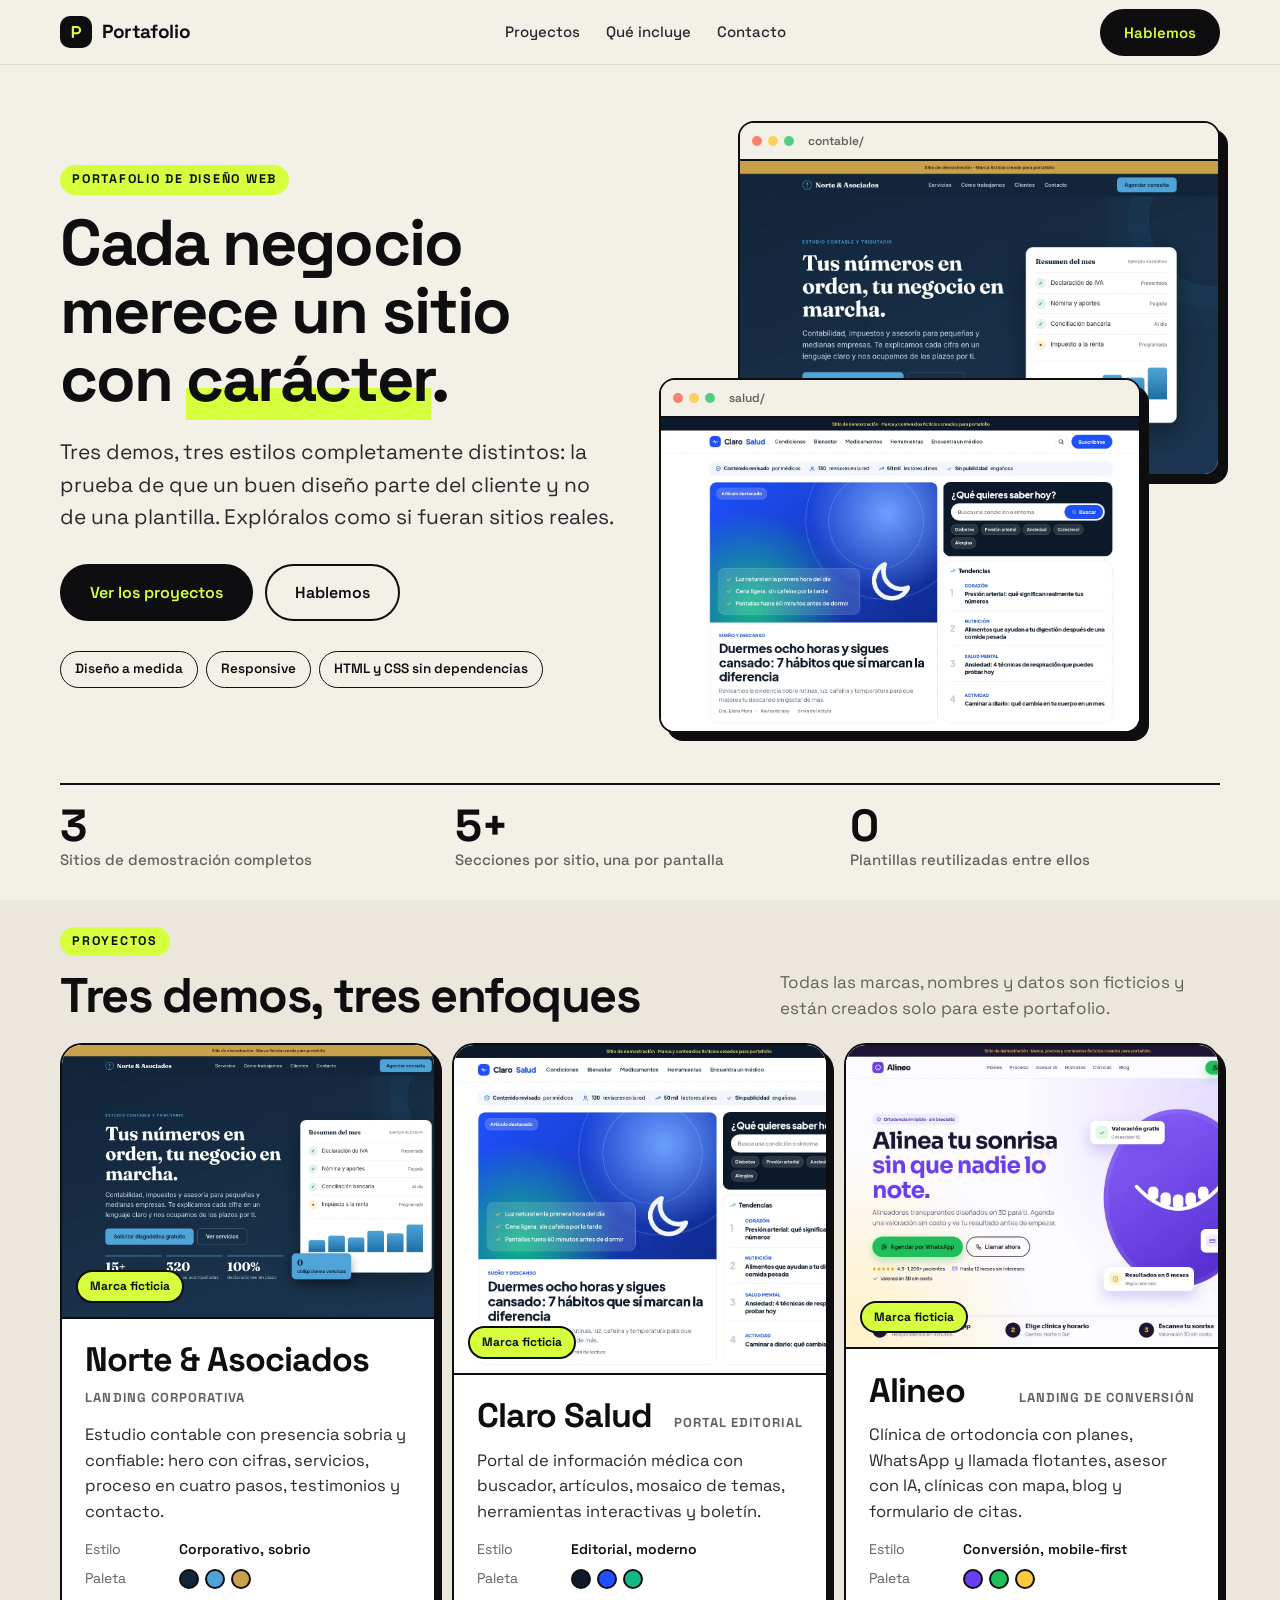
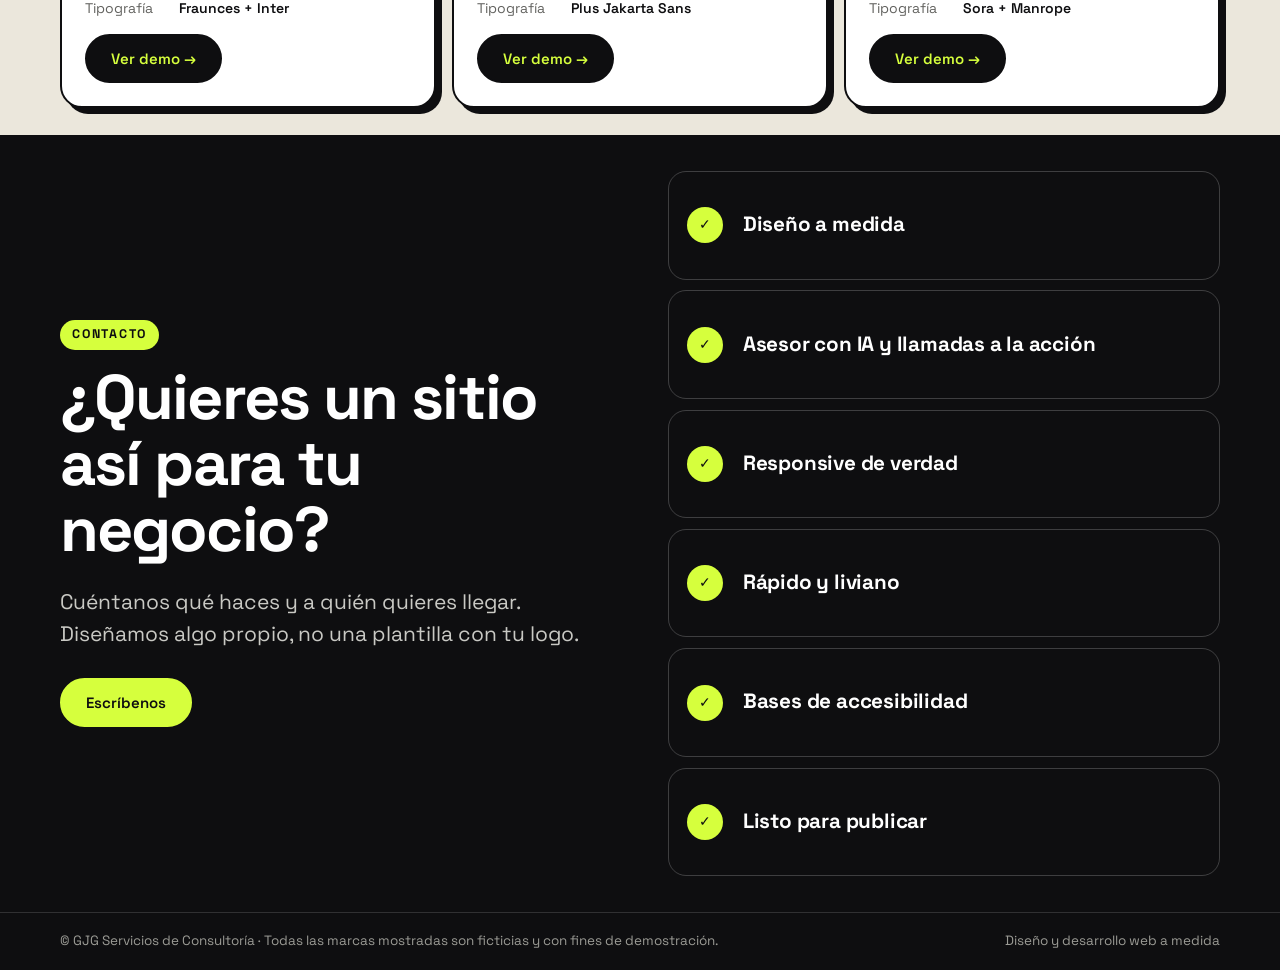
==== index.html @ 538cb9d0 "chore: set contact email and studio name on home page" ====
<!DOCTYPE html>
<html lang="es">
<head>
<meta charset="utf-8">
<meta name="viewport" content="width=device-width, initial-scale=1">
<title>Portafolio | Demos de diseño web</title>
<meta name="description" content="Portafolio de sitios web de demostración: un estudio contable, un portal de salud y una landing de conversión con asesor de IA, con marcas ficticias.">
<meta property="og:title" content="Portafolio | Demos de diseño web">
<meta property="og:description" content="Tres sitios de demostración con estilos distintos: contable, portal de salud y landing de conversión con IA.">
<meta property="og:image" content="assets/salud.webp">
<link rel="icon" type="image/svg+xml" href="data:image/svg+xml,%3Csvg xmlns='http://www.w3.org/2000/svg' viewBox='0 0 64 64'%3E%3Crect width='64' height='64' rx='16' fill='%230e0e10'/%3E%3Cpath d='M22 48V16h13a10 10 0 010 20H22' fill='none' stroke='%23d6ff3d' stroke-width='6' stroke-linecap='round' stroke-linejoin='round'/%3E%3C/svg%3E">
<meta name="theme-color" content="#0e0e10">
<link rel="preconnect" href="https://fonts.googleapis.com">
<link rel="preconnect" href="https://fonts.gstatic.com" crossorigin>
<link href="https://fonts.googleapis.com/css2?family=Space+Grotesk:wght@400;500;600;700&display=swap" rel="stylesheet">
<style>
  :root{
    --bg:#f3f0e8; --ink:#0e0e10; --ink-2:#2a2a2f; --muted:#62625f; --lime:#d6ff3d; --card:#fff; --line:#dcd8cc;
    --radius:22px; --hdr:65px;
  }
  *{box-sizing:border-box}
  html{scroll-behavior:smooth;scroll-snap-type:y proximity;scroll-padding-top:var(--hdr)}
  body{margin:0;font-family:'Space Grotesk',system-ui,sans-serif;color:var(--ink);background:var(--bg);line-height:1.55;-webkit-font-smoothing:antialiased}
  a{color:inherit;text-decoration:none}
  h1,h2,h3{margin:0;font-weight:700;letter-spacing:-.03em;line-height:1.05}
  p{margin:0}
  ul{list-style:none;margin:0;padding:0}
  .wrap{width:100%;max-width:1200px;margin:0 auto;padding:0 20px}

  /* Header */
  .top{position:sticky;top:0;z-index:30;background:rgba(243,240,232,.92);backdrop-filter:blur(10px);border-bottom:1px solid var(--line)}
  .top .wrap{display:flex;align-items:center;justify-content:space-between;height:64px;gap:20px}
  .brand{display:flex;align-items:center;gap:10px;font-weight:700;font-size:19px;letter-spacing:-.02em}
  .brand .mk{width:32px;height:32px;border-radius:10px;background:var(--ink);display:grid;place-items:center}
  .brand .mk svg{width:20px;height:20px}
  .links{display:none;gap:26px;font-weight:500;font-size:15px;color:var(--ink-2)}
  .links a:hover{color:var(--ink);text-decoration:underline;text-underline-offset:6px;text-decoration-thickness:2px;text-decoration-color:var(--lime)}
  .btn{display:inline-flex;align-items:center;justify-content:center;gap:8px;font:600 15px 'Space Grotesk',sans-serif;padding:13px 24px;border-radius:999px;border:2px solid var(--ink);cursor:pointer;white-space:nowrap;transition:transform .15s,background .15s,color .15s}
  .btn:hover{transform:translateY(-2px)}
  .btn-ink{background:var(--ink);color:var(--lime)}
  .btn-line{background:transparent;color:var(--ink)}
  .btn-line:hover{background:var(--ink);color:#fff}
  .btn-lime{background:var(--lime);color:var(--ink);border-color:var(--lime)}
  .top .btn{padding:10px 18px;font-size:14px}

  /* One screen per section; content stretches to fill it */
  .screen{min-height:calc(100svh - var(--hdr));scroll-snap-align:start;display:flex;flex-direction:column;padding:clamp(16px,3vh,36px) 0}
  .screen>.wrap{flex:1;display:flex;flex-direction:column;gap:clamp(12px,2.4vh,24px);min-height:0}
  .last{min-height:calc(100svh - var(--hdr));scroll-snap-align:start;display:flex;flex-direction:column}
  .last #contacto{flex:1;display:flex;flex-direction:column;background:var(--ink);color:#fff;padding:clamp(18px,4vh,48px) 0}
  .last #contacto>.wrap{flex:1;display:grid;gap:24px;align-items:stretch}
  .last #contacto>.wrap>div:first-child{display:flex;flex-direction:column;justify-content:center;align-items:flex-start}
  .eyebrow{display:inline-block;font-size:12.5px;font-weight:700;letter-spacing:.14em;text-transform:uppercase;background:var(--lime);color:var(--ink);padding:5px 12px;border-radius:999px;margin-bottom:14px}

  /* Hero */
  .hero-grid{flex:1;display:grid;gap:clamp(18px,3vw,48px);align-items:center;min-height:0}
  .hero h1{font-size:clamp(38px,min(6.2vw,7.2vh),68px)}
  .hero h1 em{font-style:normal;background:linear-gradient(transparent 62%,var(--lime) 62%)}
  .lead{font-size:clamp(17px,2.5vh,21px);color:var(--ink-2);max-width:46ch;margin:clamp(14px,2.6vh,24px) 0 clamp(18px,3.4vh,30px)}
  .actions{display:flex;flex-wrap:wrap;gap:12px}
  .hero .btn{padding:clamp(12px,2vh,16px) 28px;font-size:16px}
  .tags{display:flex;flex-wrap:wrap;gap:8px;margin-top:clamp(16px,3.4vh,32px)}
  .tags span{font-size:13.5px;font-weight:600;padding:7px 14px;border:1.5px solid var(--ink);border-radius:999px}
  .proof{display:grid;grid-template-columns:repeat(3,1fr);gap:clamp(10px,2vw,28px);border-top:2px solid var(--ink);padding-top:clamp(10px,2vh,18px)}
  .proof b{display:block;font-size:clamp(26px,5vh,46px);letter-spacing:-.03em;line-height:1}
  .proof span{font-size:clamp(12.5px,1.8vh,15px);color:var(--muted);font-weight:500}
  .frames{position:relative;height:clamp(260px,68vh,660px);min-height:0}
  .frame{position:absolute;width:86%;background:#fff;border:2px solid var(--ink);border-radius:16px;overflow:hidden;box-shadow:8px 8px 0 var(--ink);display:flex;flex-direction:column}
  .frame .bar{display:flex;align-items:center;gap:6px;padding:9px 12px;border-bottom:2px solid var(--ink);background:var(--bg);font-size:12px;font-weight:600;color:var(--muted)}
  .frame .bar i{width:10px;height:10px;border-radius:50%;background:var(--ink);opacity:.85}
  .frame .bar i:nth-child(1){background:#ff6b5a}
  .frame .bar i:nth-child(2){background:#ffcb47}
  .frame .bar i:nth-child(3){background:#37c871}
  .frame .bar span{margin-left:8px}
  .frame img{display:block;width:100%;flex:1;min-height:0;object-fit:cover;object-position:top left}
  .frames .f1{top:0;right:0;height:58%}
  .frames .f2{bottom:0;left:0;height:58%}

  /* Projects */
  .row-h{display:flex;align-items:flex-end;justify-content:space-between;gap:16px}
  .row-h h2{font-size:clamp(28px,5.4vh,52px)}
  .row-h p{color:var(--muted);max-width:40ch;font-size:clamp(14px,2vh,17px)}
  .proj{flex:1;display:grid;gap:16px;min-height:0}
  .pcard{display:flex;flex-direction:column;background:var(--card);border:2px solid var(--ink);border-radius:var(--radius);overflow:hidden;box-shadow:6px 6px 0 var(--ink);min-height:0}
  .pcard .shot{position:relative;flex:1;min-height:110px;overflow:hidden;border-bottom:2px solid var(--ink);background:var(--bg)}
  .pcard .shot img{position:absolute;inset:0;width:100%;height:100%;object-fit:cover;object-position:18% top;transition:transform .5s}
  .pcard:hover .shot img{transform:scale(1.03)}
  .badge{position:absolute;left:14px;bottom:14px;background:var(--lime);color:var(--ink);font-size:12px;font-weight:700;border-radius:999px;padding:5px 12px;border:2px solid var(--ink)}
  .pcard .bd{padding:clamp(14px,2.6vh,24px);display:grid;gap:clamp(8px,1.6vh,14px)}
  .pcard .meta{display:flex;justify-content:space-between;gap:10px;align-items:baseline;flex-wrap:wrap}
  .pcard h3{font-size:clamp(22px,3.8vh,34px)}
  .pcard .kind{font-size:13px;font-weight:700;letter-spacing:.08em;text-transform:uppercase;color:var(--muted)}
  .pcard p.d{color:var(--ink-2);font-size:clamp(14px,2vh,16.5px)}
  .specs{display:grid;gap:8px;font-size:14px}
  .specs div{display:flex;align-items:center;gap:10px}
  .specs dt{color:var(--muted);width:84px;flex-shrink:0}
  .specs dd{margin:0;font-weight:600;display:flex;align-items:center;gap:6px}
  .sw{width:20px;height:20px;border-radius:50%;border:2px solid var(--ink);display:inline-block}
  .pcard .go{display:flex;justify-content:space-between;align-items:center;gap:12px}

  /* Contact */
  #contacto h2{font-size:clamp(30px,7vh,72px);max-width:13ch}
  #contacto .lead{color:#c9c9c4;margin-bottom:clamp(16px,3vh,28px)}
  .incl{display:grid;grid-auto-rows:1fr;gap:clamp(6px,1.2vh,12px)}
  .incl li{display:flex;gap:clamp(12px,1.6vw,20px);align-items:center;border:1.5px solid rgba(255,255,255,.2);border-radius:18px;padding:clamp(8px,1.4vh,14px) clamp(14px,1.4vw,20px);font-size:clamp(13px,1.7vh,16px)}
  .incl li::before{content:"✓";flex-shrink:0;width:clamp(26px,4vh,40px);height:clamp(26px,4vh,40px);border-radius:50%;background:var(--lime);color:var(--ink);display:grid;place-items:center;font-weight:700;font-size:14px}
  .incl b{display:block;font-size:clamp(15px,2.3vh,21px);letter-spacing:-.01em;margin-bottom:2px}
  .incl span{color:#b5b5b0;font-size:.92em}
  footer{background:var(--ink);color:#9b9b95;border-top:1px solid rgba(255,255,255,.14);padding:18px 0;font-size:13.5px}
  footer .wrap{display:flex;flex-direction:column;gap:6px}

  @media (min-width:720px){
    .links{display:flex}
    .top .btn{padding:12px 22px;font-size:15px}
    .proj{grid-template-columns:1fr 1fr}
    footer .wrap{flex-direction:row;justify-content:space-between}
  }
  @media (min-width:960px){
    .proj{grid-template-columns:repeat(3,minmax(0,1fr))}
    .hero-grid{grid-template-columns:1fr 1fr}
    .last #contacto>.wrap{grid-template-columns:1fr 1fr;gap:56px}
  }
  @media (min-width:720px) and (max-height:900px){
    .incl span{display:none}
  }
  @media (min-width:720px) and (max-height:800px){
    .tags{display:none}
    .specs div:nth-child(3){display:none}
    .row-h p{display:none}
    .incl li:nth-child(n+6){display:none}
    .pcard p.d{display:none}
  }
  @media (max-width:719px){
    .hero h1{font-size:clamp(34px,10.5vw,46px)}
    .lead{font-size:16px}
    .tags{display:none}
    .proof{display:none}
    .frames{height:210px}
    .frame{width:72%}
    .frame .bar{padding:6px 10px}
    .row-h p{display:none}
    .row-h h2{font-size:28px}
    .pcard{box-shadow:4px 4px 0 var(--ink)}
    .pcard .shot{min-height:70px}
    .pcard .specs,.pcard p.d,.pcard .kind{display:none}
    .pcard .bd{padding:12px 14px}
    .pcard h3{font-size:21px}
    .incl li:nth-child(n+4){display:none}
    #contacto h2{font-size:30px}
    #contacto .lead{font-size:15px;margin-bottom:14px}
    .incl{grid-auto-rows:auto}
    .incl b{font-size:16px}
    .incl span{display:none}
  }
  @media (prefers-reduced-motion:reduce){html{scroll-behavior:auto}.btn,.pcard .shot img{transition:none}}
</style>
</head>
<body>

<header class="top">
  <div class="wrap">
    <a href="#inicio" class="brand" aria-label="Portafolio"><span class="mk"><svg viewBox="0 0 64 64" aria-hidden="true"><path d="M22 48V16h13a10 10 0 010 20H22" fill="none" stroke="#d6ff3d" stroke-width="7" stroke-linecap="round" stroke-linejoin="round"/></svg></span>Portafolio</a>
    <nav class="links" aria-label="Principal">
      <a href="#proyectos">Proyectos</a>
      <a href="#contacto">Qué incluye</a>
      <a href="#contacto">Contacto</a>
    </nav>
    <a href="#contacto" class="btn btn-ink">Hablemos</a>
  </div>
</header>

<main>
  <section id="inicio" class="hero screen">
    <div class="wrap">
      <div class="hero-grid">
        <div>
          <span class="eyebrow">Portafolio de diseño web</span>
          <h1>Cada negocio merece un sitio con <em>carácter</em>.</h1>
          <p class="lead">Tres demos, tres estilos completamente distintos: la prueba de que un buen diseño parte del cliente y no de una plantilla. Explóralos como si fueran sitios reales.</p>
          <div class="actions">
            <a href="#proyectos" class="btn btn-ink">Ver los proyectos</a>
            <a href="#contacto" class="btn btn-line">Hablemos</a>
          </div>
          <div class="tags"><span>Diseño a medida</span><span>Responsive</span><span>HTML y CSS sin dependencias</span></div>
        </div>
        <div class="frames" aria-hidden="true">
          <div class="frame f1"><div class="bar"><i></i><i></i><i></i><span>contable/</span></div><img src="assets/contable.webp" alt="" loading="eager"></div>
          <div class="frame f2"><div class="bar"><i></i><i></i><i></i><span>salud/</span></div><img src="assets/salud.webp" alt="" loading="eager"></div>
        </div>
      </div>
      <div class="proof">
        <div><b>3</b><span>Sitios de demostración completos</span></div>
        <div><b>5+</b><span>Secciones por sitio, una por pantalla</span></div>
        <div><b>0</b><span>Plantillas reutilizadas entre ellos</span></div>
      </div>
    </div>
  </section>

  <section id="proyectos" class="screen" style="background:#ebe7dc">
    <div class="wrap">
      <div class="row-h">
        <div><span class="eyebrow">Proyectos</span><h2>Tres demos, tres enfoques</h2></div>
        <p>Todas las marcas, nombres y datos son ficticios y están creados solo para este portafolio.</p>
      </div>
      <div class="proj">
        <article class="pcard">
          <div class="shot"><img src="assets/contable.webp" alt="Vista previa del sitio del estudio contable Norte &amp; Asociados" loading="lazy"><span class="badge">Marca ficticia</span></div>
          <div class="bd">
            <div class="meta"><h3>Norte &amp; Asociados</h3><span class="kind">Landing corporativa</span></div>
            <p class="d">Estudio contable con presencia sobria y confiable: hero con cifras, servicios, proceso en cuatro pasos, testimonios y contacto.</p>
            <dl class="specs" style="margin:0">
              <div><dt>Estilo</dt><dd>Corporativo, sobrio</dd></div>
              <div><dt>Paleta</dt><dd><i class="sw" style="background:#12263a"></i><i class="sw" style="background:#4fa3d9"></i><i class="sw" style="background:#c9a14a"></i></dd></div>
              <div><dt>Tipografía</dt><dd>Fraunces + Inter</dd></div>
            </dl>
            <div class="go"><a class="btn btn-ink" href="contable/">Ver demo →</a></div>
          </div>
        </article>
        <article class="pcard">
          <div class="shot"><img src="assets/salud.webp" alt="Vista previa del portal de salud Claro Salud" loading="lazy"><span class="badge">Marca ficticia</span></div>
          <div class="bd">
            <div class="meta"><h3>Claro Salud</h3><span class="kind">Portal editorial</span></div>
            <p class="d">Portal de información médica con buscador, artículos, mosaico de temas, herramientas interactivas y boletín.</p>
            <dl class="specs" style="margin:0">
              <div><dt>Estilo</dt><dd>Editorial, moderno</dd></div>
              <div><dt>Paleta</dt><dd><i class="sw" style="background:#0c1a2b"></i><i class="sw" style="background:#1f4fff"></i><i class="sw" style="background:#12b886"></i></dd></div>
              <div><dt>Tipografía</dt><dd>Plus Jakarta Sans</dd></div>
            </dl>
            <div class="go"><a class="btn btn-ink" href="salud/">Ver demo →</a></div>
          </div>
        </article>
        <article class="pcard">
          <div class="shot"><img src="assets/clinica.webp" alt="Vista previa de la landing de conversión Alineo con asesor de IA" loading="lazy"><span class="badge">Marca ficticia</span></div>
          <div class="bd">
            <div class="meta"><h3>Alineo</h3><span class="kind">Landing de conversión</span></div>
            <p class="d">Clínica de ortodoncia con planes, WhatsApp y llamada flotantes, asesor con IA, clínicas con mapa, blog y formulario de citas.</p>
            <dl class="specs" style="margin:0">
              <div><dt>Estilo</dt><dd>Conversión, mobile-first</dd></div>
              <div><dt>Paleta</dt><dd><i class="sw" style="background:#6a3df0"></i><i class="sw" style="background:#1fbf5b"></i><i class="sw" style="background:#ffc83d"></i></dd></div>
              <div><dt>Tipografía</dt><dd>Sora + Manrope</dd></div>
            </dl>
            <div class="go"><a class="btn btn-ink" href="clinica/">Ver demo →</a></div>
          </div>
        </article>
      </div>
    </div>
  </section>

  <div class="last">
    <section id="contacto">
      <div class="wrap">
        <div>
          <span class="eyebrow">Contacto</span>
          <h2>¿Quieres un sitio así para tu negocio?</h2>
          <p class="lead">Cuéntanos qué haces y a quién quieres llegar. Diseñamos algo propio, no una plantilla con tu logo.</p>
          <a class="btn btn-lime" href="mailto:atencion@gjgconsultoria.com">Escríbenos</a>
        </div>
        <ul class="incl">
          <li><div><b>Diseño a medida</b><span>Identidad, estructura y contenido pensados para tu negocio.</span></div></li>
          <li><div><b>Asesor con IA y llamadas a la acción</b><span>Chat de preguntas frecuentes, WhatsApp, llamada y formularios que invitan a agendar.</span></div></li>
          <li><div><b>Responsive de verdad</b><span>Se ve y funciona bien en móvil, tableta y escritorio.</span></div></li>
          <li><div><b>Rápido y liviano</b><span>HTML y CSS sin dependencias pesadas.</span></div></li>
          <li><div><b>Bases de accesibilidad</b><span>Contraste, navegación con teclado y etiquetas en formularios.</span></div></li>
          <li><div><b>Listo para publicar</b><span>En tu dominio o en un hosting gratuito como GitHub Pages.</span></div></li>
        </ul>
      </div>
    </section>
    <footer>
      <div class="wrap">
        <span>© GJG Servicios de Consultoría · Todas las marcas mostradas son ficticias y con fines de demostración.</span>
        <span>Diseño y desarrollo web a medida</span>
      </div>
    </footer>
  </div>
</main>

<script>
  // Keep full-screen sections aligned with the real sticky header height.
  (function () {
    var top = document.querySelector('.top');
    if (!top || !window.ResizeObserver) return;
    new ResizeObserver(function () {
      document.documentElement.style.setProperty('--hdr', top.offsetHeight + 'px');
    }).observe(top);
  })();
</script>
</body>
</html>
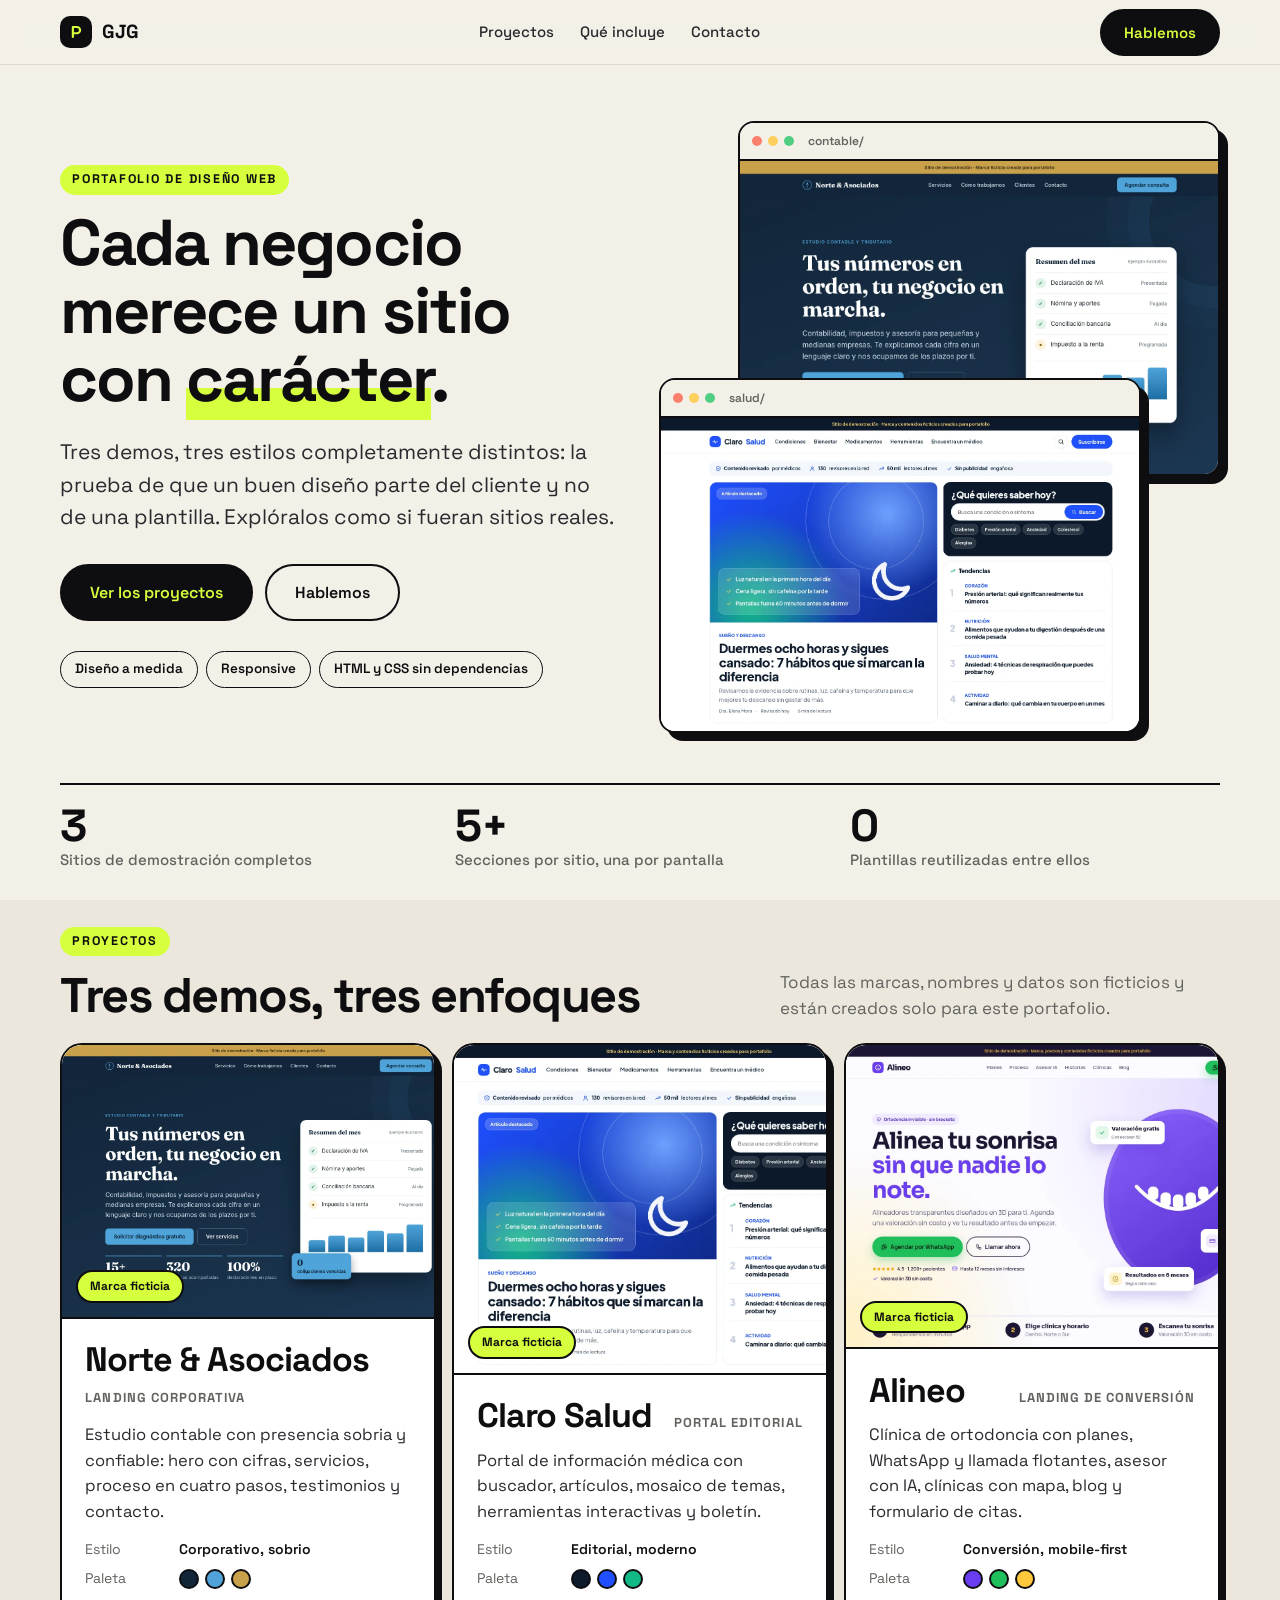
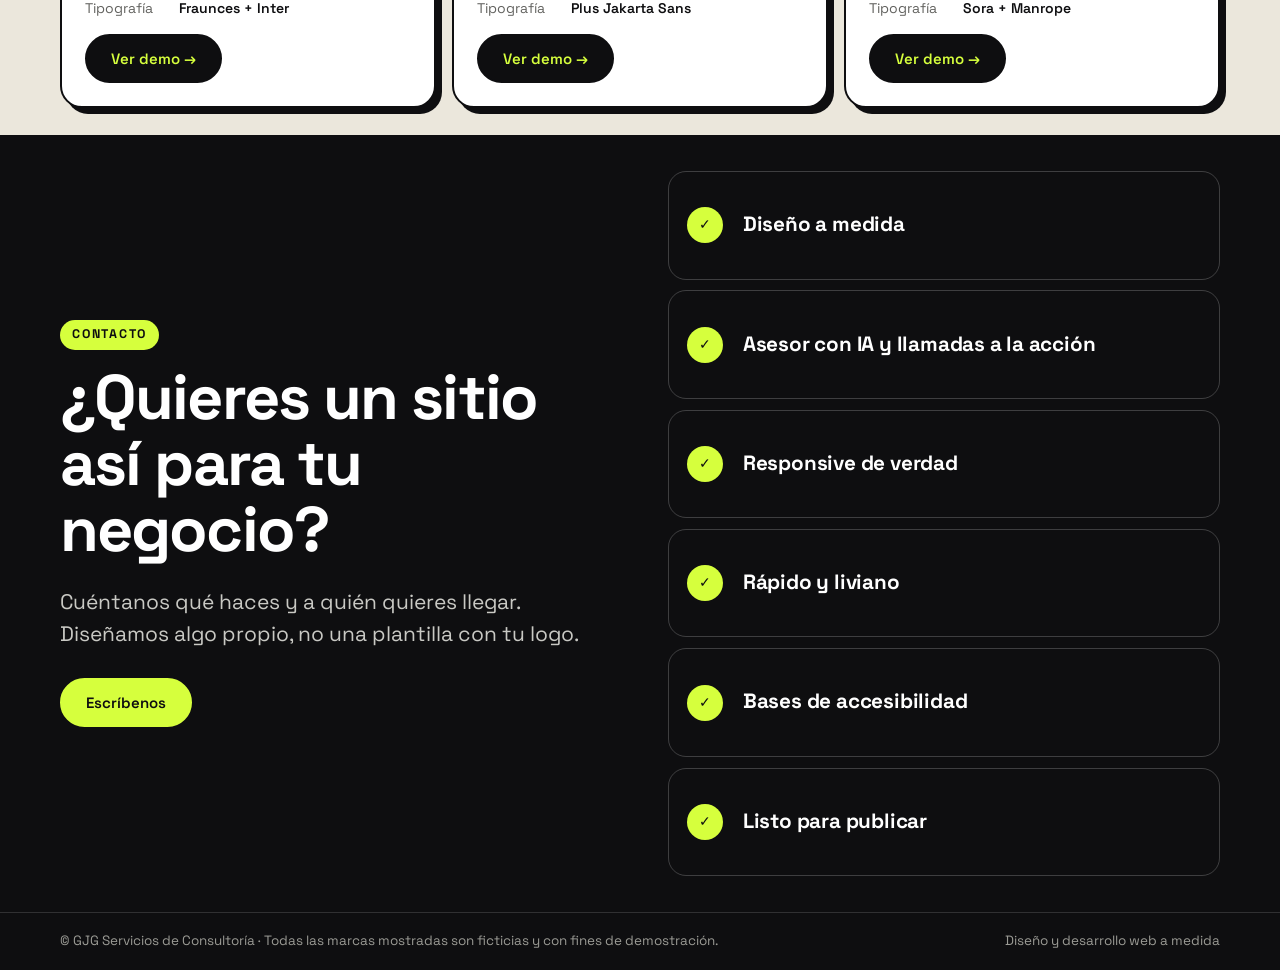
==== commit bd11c2e4: "chore: brand home page header and title as GJG" ====
--- a/index.html
+++ b/index.html
@@ -3,9 +3,9 @@
 <head>
 <meta charset="utf-8">
 <meta name="viewport" content="width=device-width, initial-scale=1">
-<title>Portafolio | Demos de diseño web</title>
+<title>GJG Servicios de Consultoría | Demos de diseño web</title>
 <meta name="description" content="Portafolio de sitios web de demostración: un estudio contable, un portal de salud y una landing de conversión con asesor de IA, con marcas ficticias.">
-<meta property="og:title" content="Portafolio | Demos de diseño web">
+<meta property="og:title" content="GJG Servicios de Consultoría | Demos de diseño web">
 <meta property="og:description" content="Tres sitios de demostración con estilos distintos: contable, portal de salud y landing de conversión con IA.">
 <meta property="og:image" content="assets/salud.webp">
 <link rel="icon" type="image/svg+xml" href="data:image/svg+xml,%3Csvg xmlns='http://www.w3.org/2000/svg' viewBox='0 0 64 64'%3E%3Crect width='64' height='64' rx='16' fill='%230e0e10'/%3E%3Cpath d='M22 48V16h13a10 10 0 010 20H22' fill='none' stroke='%23d6ff3d' stroke-width='6' stroke-linecap='round' stroke-linejoin='round'/%3E%3C/svg%3E">
@@ -159,7 +159,7 @@
 
 <header class="top">
   <div class="wrap">
-    <a href="#inicio" class="brand" aria-label="Portafolio"><span class="mk"><svg viewBox="0 0 64 64" aria-hidden="true"><path d="M22 48V16h13a10 10 0 010 20H22" fill="none" stroke="#d6ff3d" stroke-width="7" stroke-linecap="round" stroke-linejoin="round"/></svg></span>Portafolio</a>
+    <a href="#inicio" class="brand" aria-label="GJG Servicios de Consultoría"><span class="mk"><svg viewBox="0 0 64 64" aria-hidden="true"><path d="M22 48V16h13a10 10 0 010 20H22" fill="none" stroke="#d6ff3d" stroke-width="7" stroke-linecap="round" stroke-linejoin="round"/></svg></span>GJG</a>
     <nav class="links" aria-label="Principal">
       <a href="#proyectos">Proyectos</a>
       <a href="#contacto">Qué incluye</a>
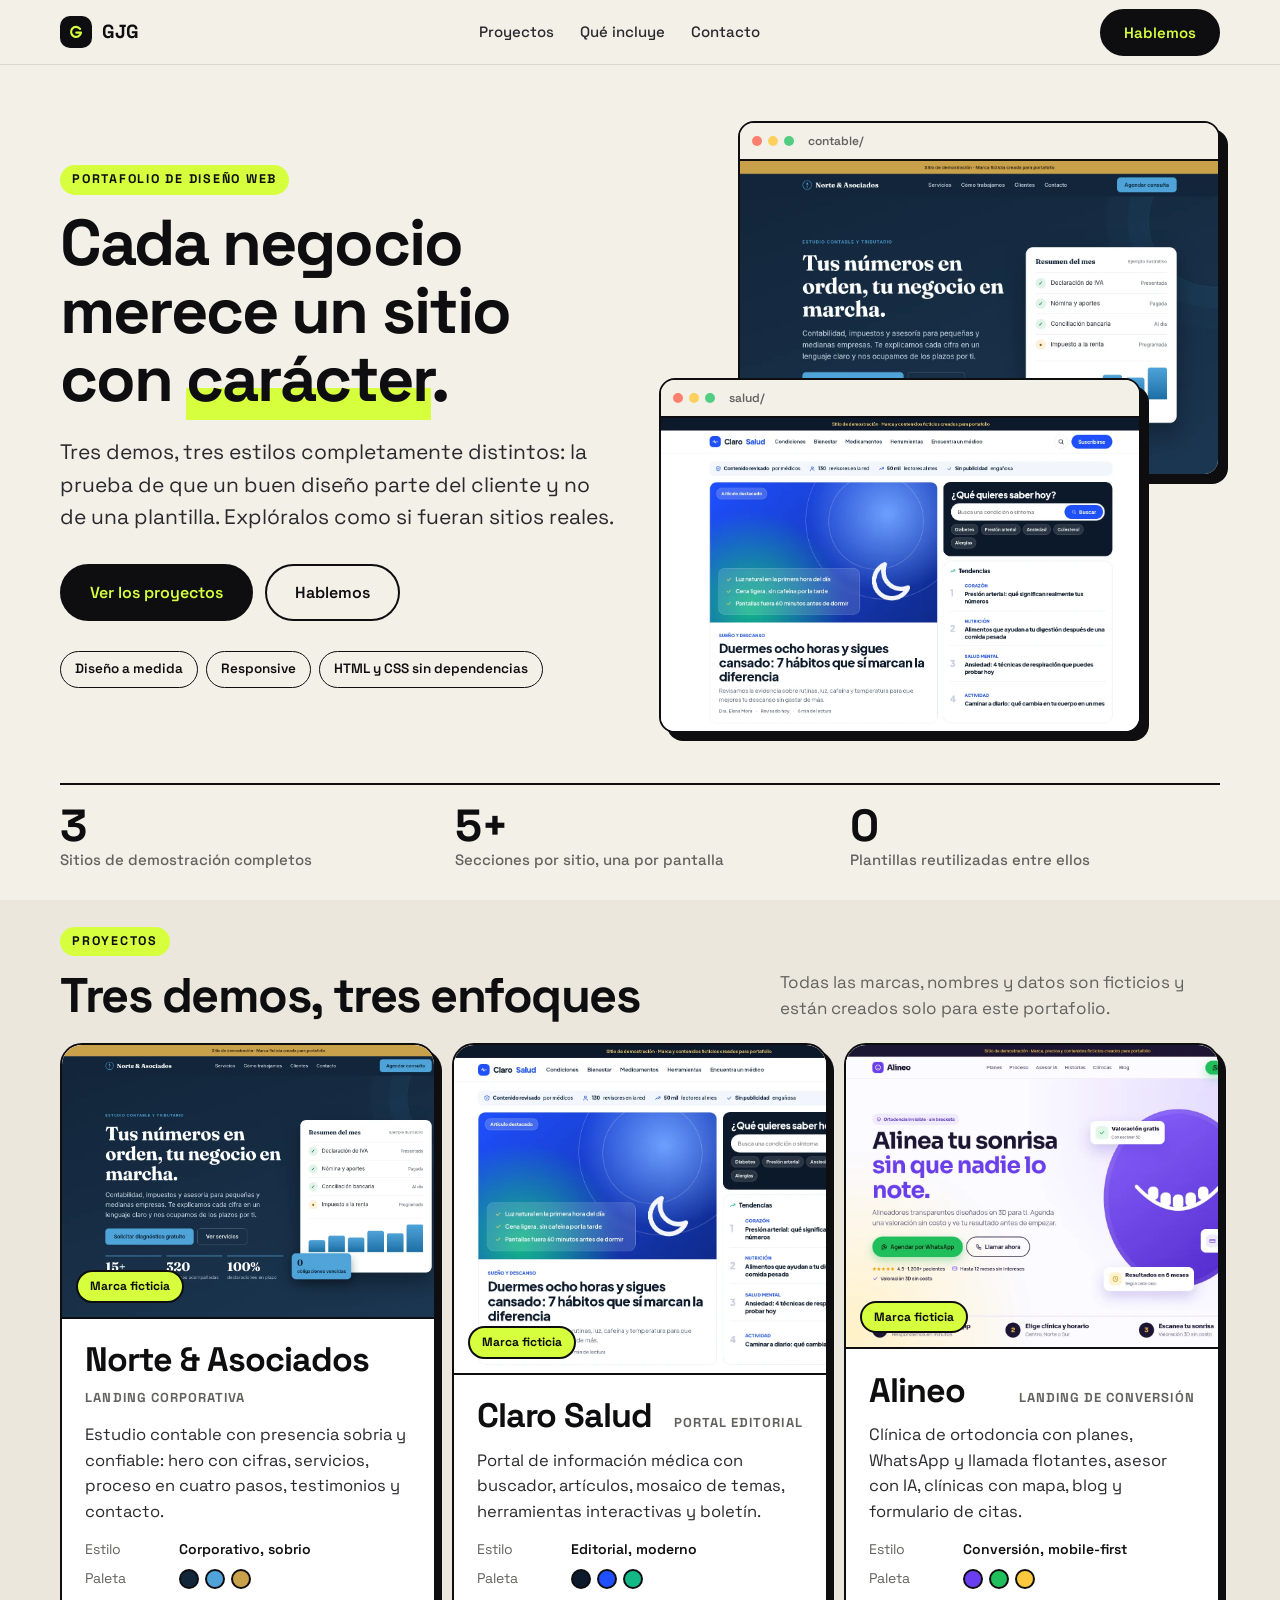
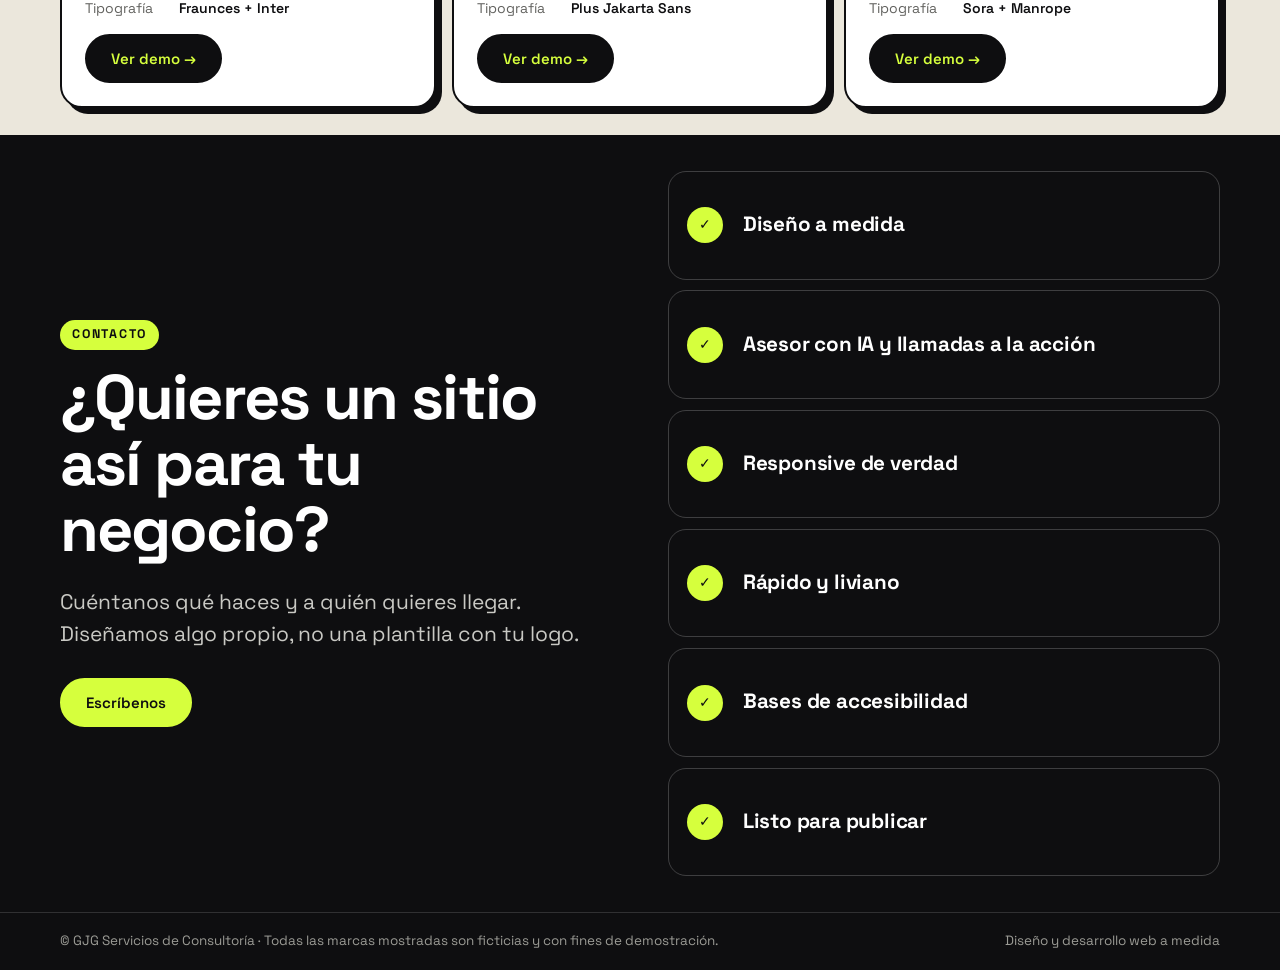
==== commit 01356074: "chore: replace home logo glyph and favicon with G" ====
--- a/index.html
+++ b/index.html
@@ -8,7 +8,7 @@
 <meta property="og:title" content="GJG Servicios de Consultoría | Demos de diseño web">
 <meta property="og:description" content="Tres sitios de demostración con estilos distintos: contable, portal de salud y landing de conversión con IA.">
 <meta property="og:image" content="assets/salud.webp">
-<link rel="icon" type="image/svg+xml" href="data:image/svg+xml,%3Csvg xmlns='http://www.w3.org/2000/svg' viewBox='0 0 64 64'%3E%3Crect width='64' height='64' rx='16' fill='%230e0e10'/%3E%3Cpath d='M22 48V16h13a10 10 0 010 20H22' fill='none' stroke='%23d6ff3d' stroke-width='6' stroke-linecap='round' stroke-linejoin='round'/%3E%3C/svg%3E">
+<link rel="icon" type="image/svg+xml" href="data:image/svg+xml,%3Csvg xmlns='http://www.w3.org/2000/svg' viewBox='0 0 64 64'%3E%3Crect width='64' height='64' rx='16' fill='%230e0e10'/%3E%3Cpath d='M45 22a16 16 0 1 0 3 12H33' fill='none' stroke='%23d6ff3d' stroke-width='6' stroke-linecap='round' stroke-linejoin='round'/%3E%3C/svg%3E">
 <meta name="theme-color" content="#0e0e10">
 <link rel="preconnect" href="https://fonts.googleapis.com">
 <link rel="preconnect" href="https://fonts.gstatic.com" crossorigin>
@@ -159,7 +159,7 @@
 
 <header class="top">
   <div class="wrap">
-    <a href="#inicio" class="brand" aria-label="GJG Servicios de Consultoría"><span class="mk"><svg viewBox="0 0 64 64" aria-hidden="true"><path d="M22 48V16h13a10 10 0 010 20H22" fill="none" stroke="#d6ff3d" stroke-width="7" stroke-linecap="round" stroke-linejoin="round"/></svg></span>GJG</a>
+    <a href="#inicio" class="brand" aria-label="GJG Servicios de Consultoría"><span class="mk"><svg viewBox="0 0 64 64" aria-hidden="true"><path d="M45 22a16 16 0 1 0 3 12H33" fill="none" stroke="#d6ff3d" stroke-width="7" stroke-linecap="round" stroke-linejoin="round"/></svg></span>GJG</a>
     <nav class="links" aria-label="Principal">
       <a href="#proyectos">Proyectos</a>
       <a href="#contacto">Qué incluye</a>
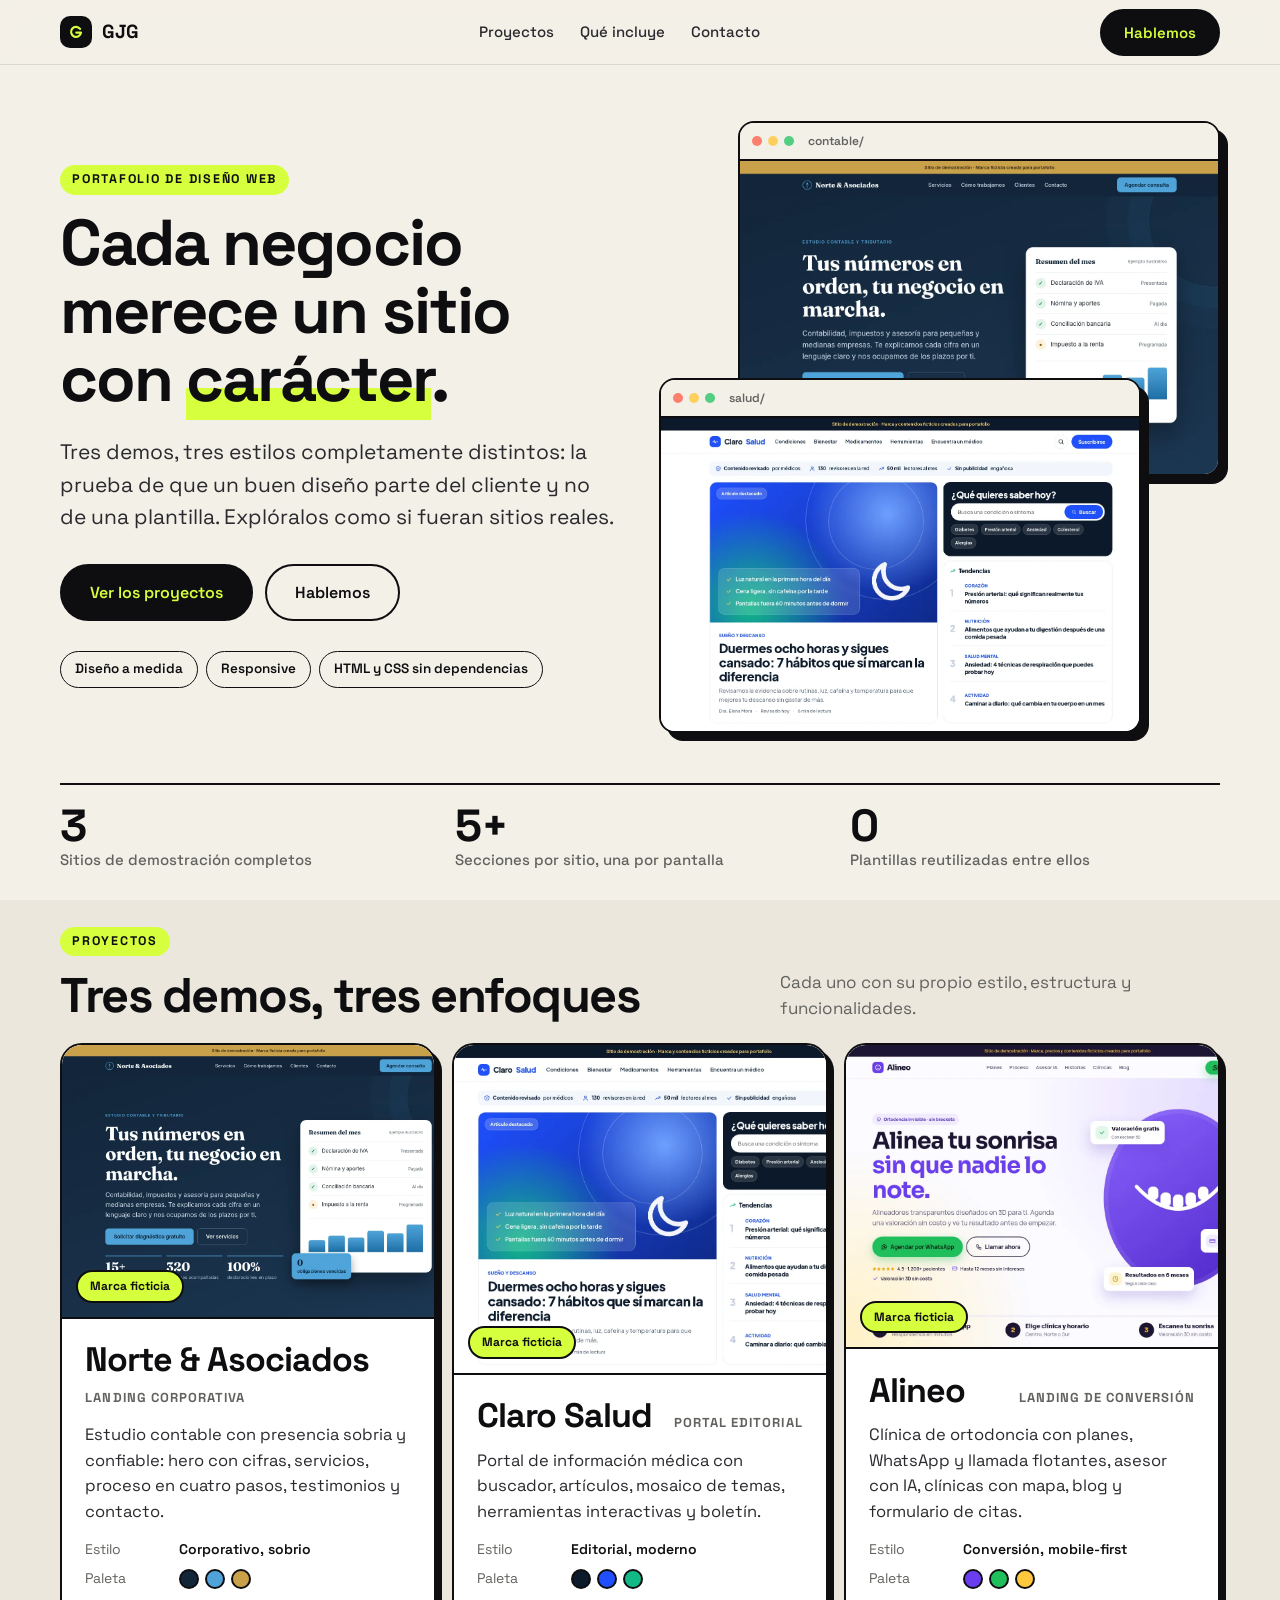
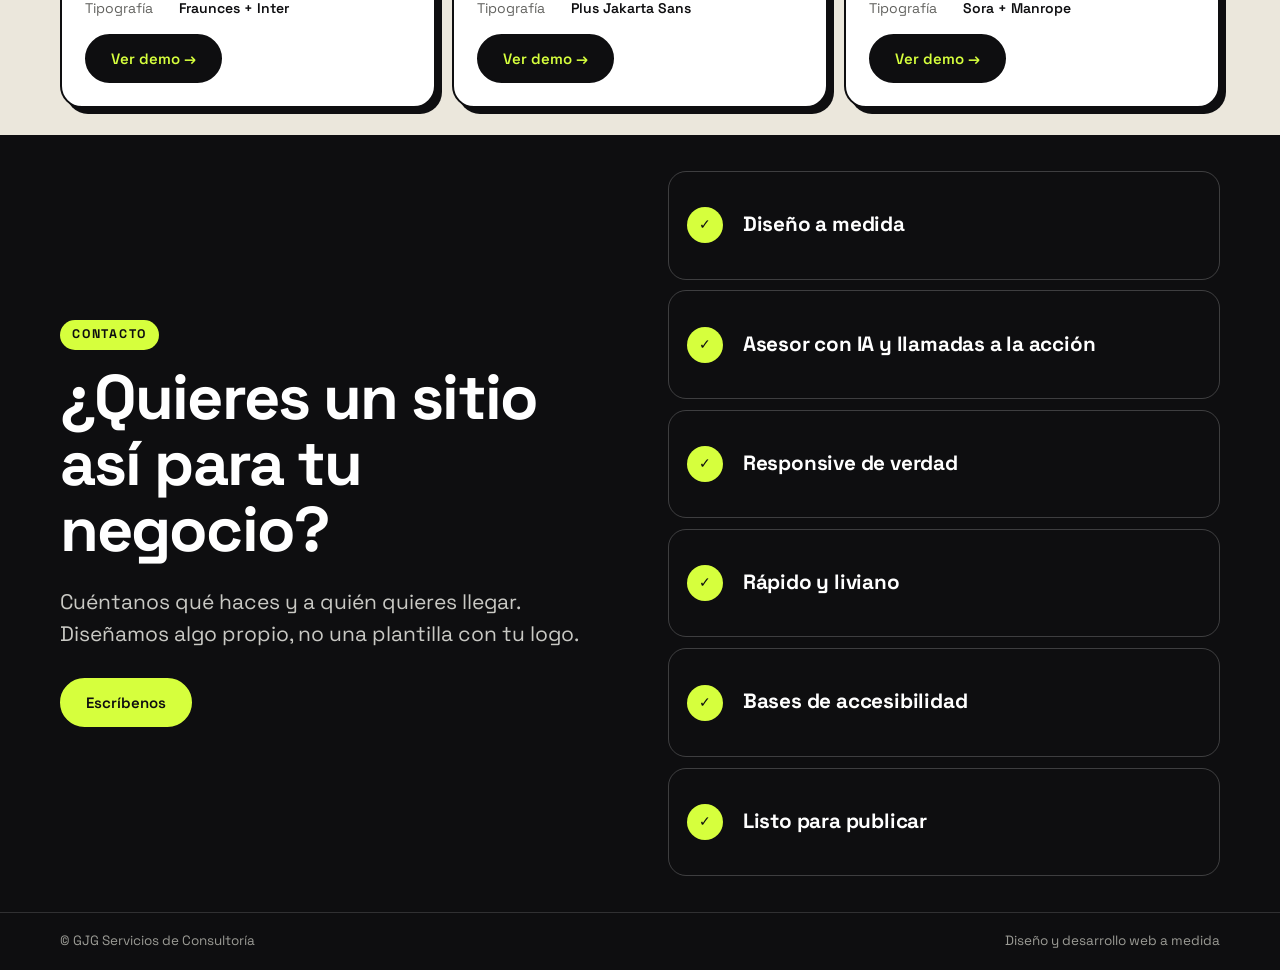
==== commit 4dc5ba3a: "chore: remove fictional-brand notices from home page" ====
--- a/index.html
+++ b/index.html
@@ -4,7 +4,7 @@
 <meta charset="utf-8">
 <meta name="viewport" content="width=device-width, initial-scale=1">
 <title>GJG Servicios de Consultoría | Demos de diseño web</title>
-<meta name="description" content="Portafolio de sitios web de demostración: un estudio contable, un portal de salud y una landing de conversión con asesor de IA, con marcas ficticias.">
+<meta name="description" content="Portafolio de sitios web de demostración: un estudio contable, un portal de salud y una landing de conversión con asesor de IA.">
 <meta property="og:title" content="GJG Servicios de Consultoría | Demos de diseño web">
 <meta property="og:description" content="Tres sitios de demostración con estilos distintos: contable, portal de salud y landing de conversión con IA.">
 <meta property="og:image" content="assets/salud.webp">
@@ -200,7 +200,7 @@
     <div class="wrap">
       <div class="row-h">
         <div><span class="eyebrow">Proyectos</span><h2>Tres demos, tres enfoques</h2></div>
-        <p>Todas las marcas, nombres y datos son ficticios y están creados solo para este portafolio.</p>
+        <p>Cada uno con su propio estilo, estructura y funcionalidades.</p>
       </div>
       <div class="proj">
         <article class="pcard">
@@ -267,7 +267,7 @@
     </section>
     <footer>
       <div class="wrap">
-        <span>© GJG Servicios de Consultoría · Todas las marcas mostradas son ficticias y con fines de demostración.</span>
+        <span>© GJG Servicios de Consultoría</span>
         <span>Diseño y desarrollo web a medida</span>
       </div>
     </footer>
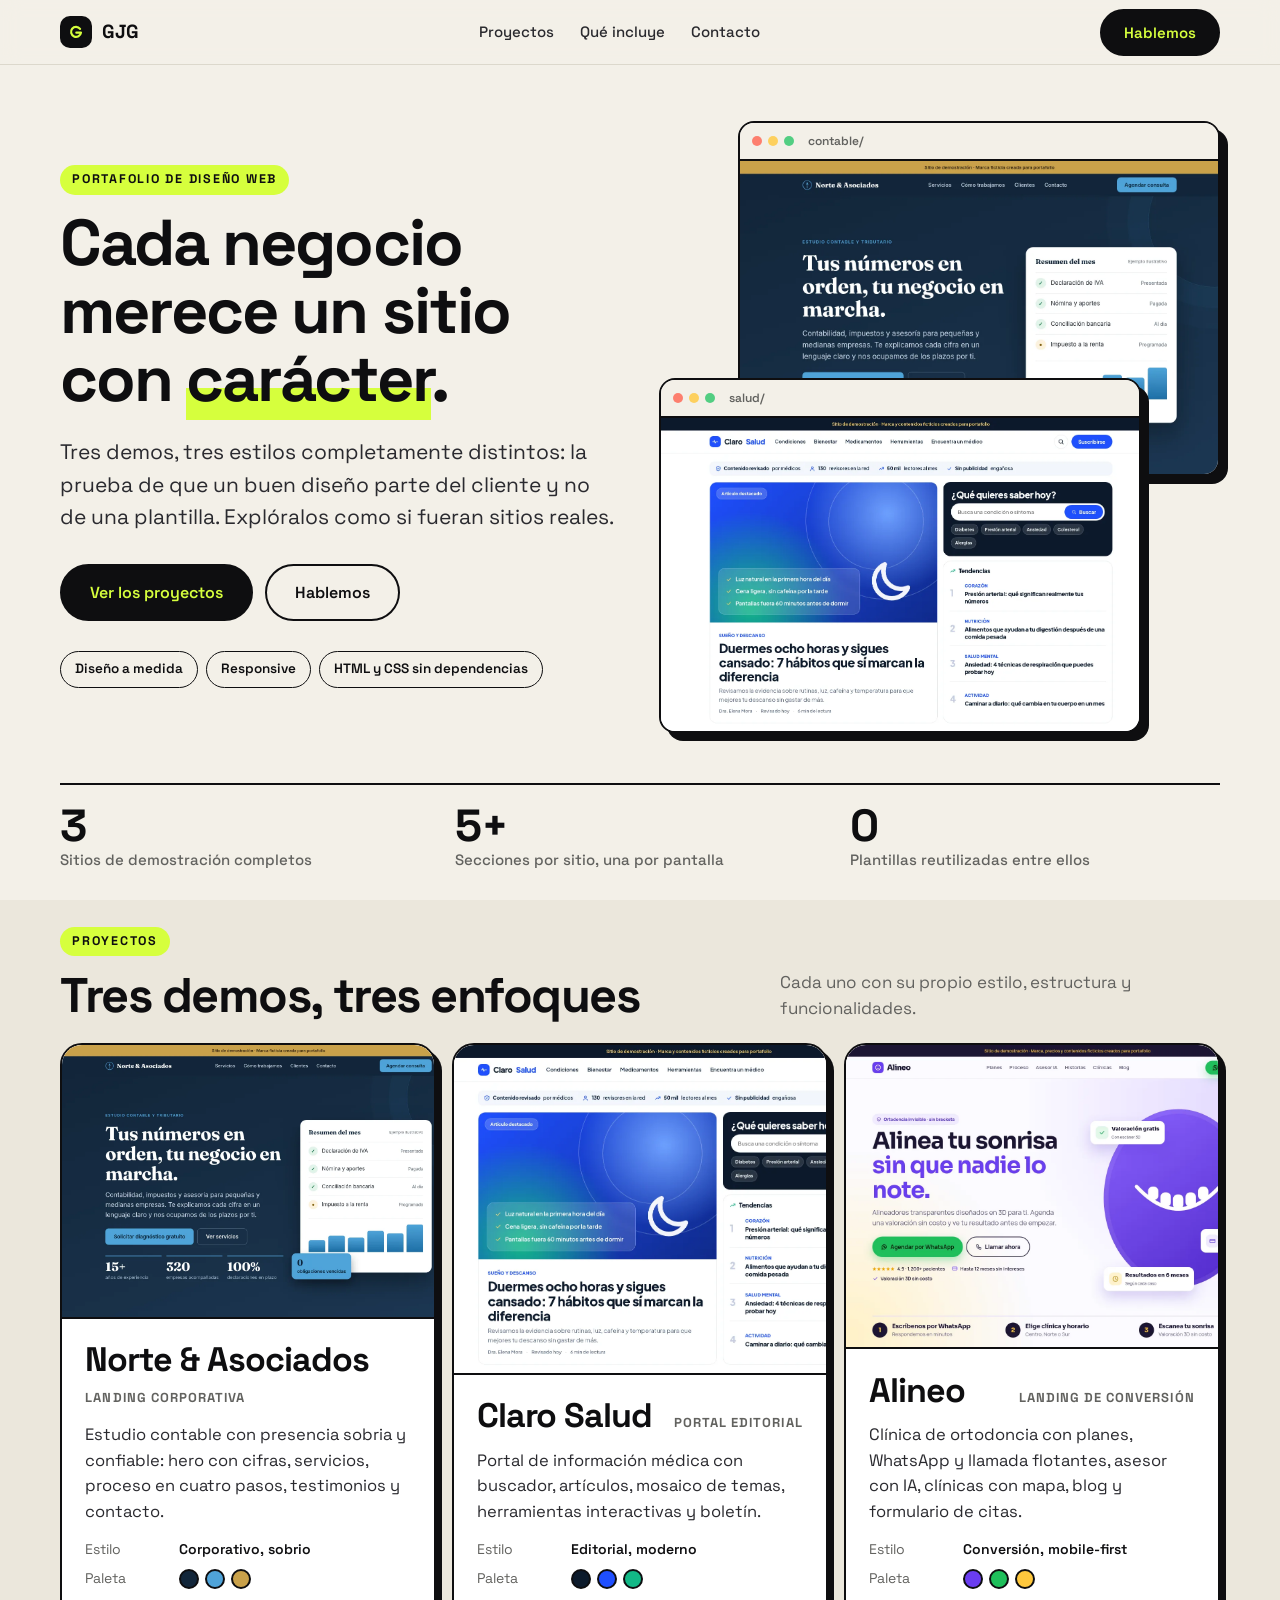
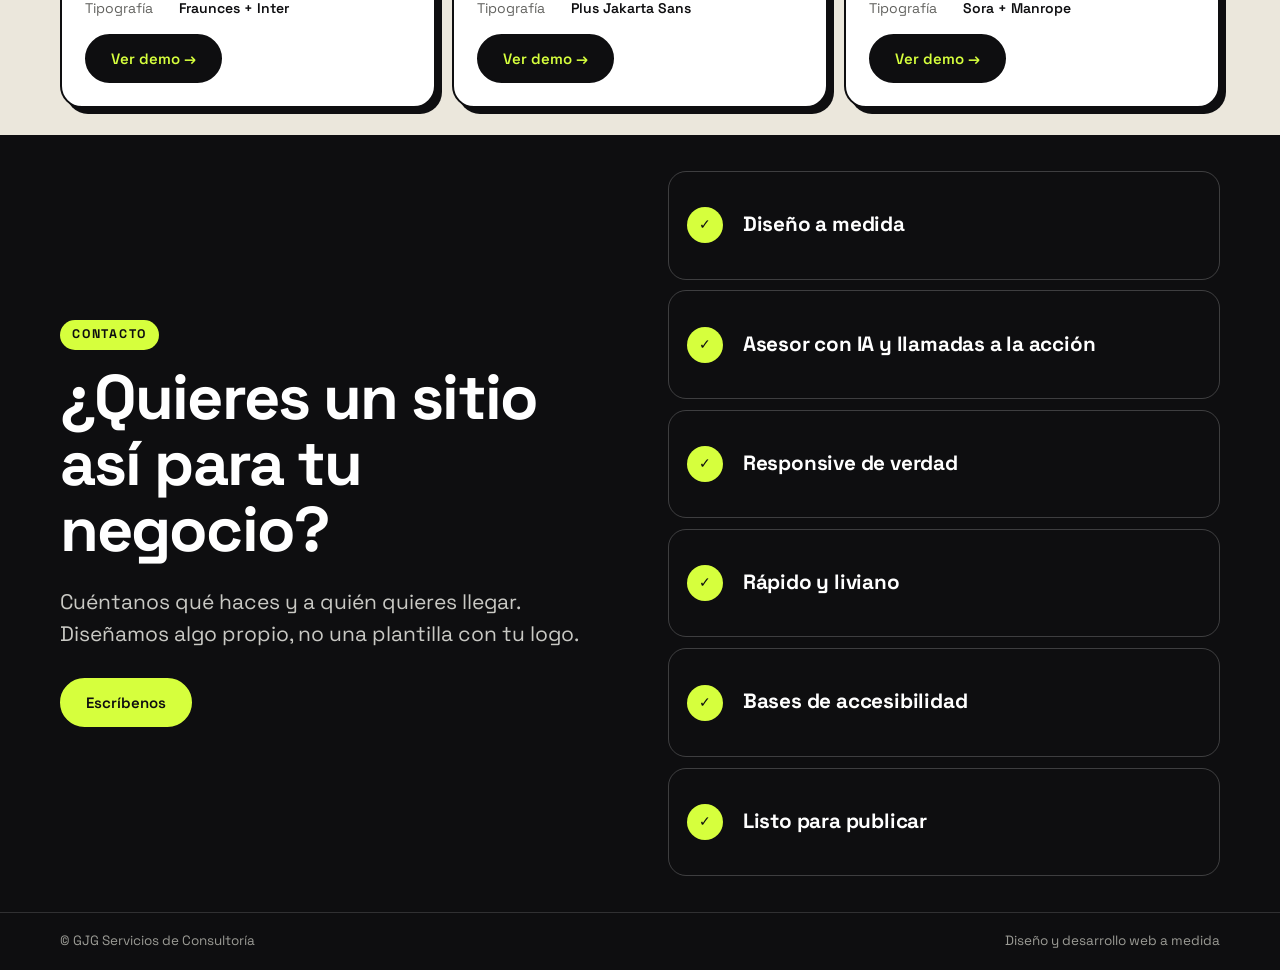
==== commit cd74dbc3: "chore: remove remaining fictional-brand labels" ====
--- a/index.html
+++ b/index.html
@@ -204,7 +204,7 @@
       </div>
       <div class="proj">
         <article class="pcard">
-          <div class="shot"><img src="assets/contable.webp" alt="Vista previa del sitio del estudio contable Norte &amp; Asociados" loading="lazy"><span class="badge">Marca ficticia</span></div>
+          <div class="shot"><img src="assets/contable.webp" alt="Vista previa del sitio del estudio contable Norte &amp; Asociados" loading="lazy"></div>
           <div class="bd">
             <div class="meta"><h3>Norte &amp; Asociados</h3><span class="kind">Landing corporativa</span></div>
             <p class="d">Estudio contable con presencia sobria y confiable: hero con cifras, servicios, proceso en cuatro pasos, testimonios y contacto.</p>
@@ -217,7 +217,7 @@
           </div>
         </article>
         <article class="pcard">
-          <div class="shot"><img src="assets/salud.webp" alt="Vista previa del portal de salud Claro Salud" loading="lazy"><span class="badge">Marca ficticia</span></div>
+          <div class="shot"><img src="assets/salud.webp" alt="Vista previa del portal de salud Claro Salud" loading="lazy"></div>
           <div class="bd">
             <div class="meta"><h3>Claro Salud</h3><span class="kind">Portal editorial</span></div>
             <p class="d">Portal de información médica con buscador, artículos, mosaico de temas, herramientas interactivas y boletín.</p>
@@ -230,7 +230,7 @@
           </div>
         </article>
         <article class="pcard">
-          <div class="shot"><img src="assets/clinica.webp" alt="Vista previa de la landing de conversión Alineo con asesor de IA" loading="lazy"><span class="badge">Marca ficticia</span></div>
+          <div class="shot"><img src="assets/clinica.webp" alt="Vista previa de la landing de conversión Alineo con asesor de IA" loading="lazy"></div>
           <div class="bd">
             <div class="meta"><h3>Alineo</h3><span class="kind">Landing de conversión</span></div>
             <p class="d">Clínica de ortodoncia con planes, WhatsApp y llamada flotantes, asesor con IA, clínicas con mapa, blog y formulario de citas.</p>
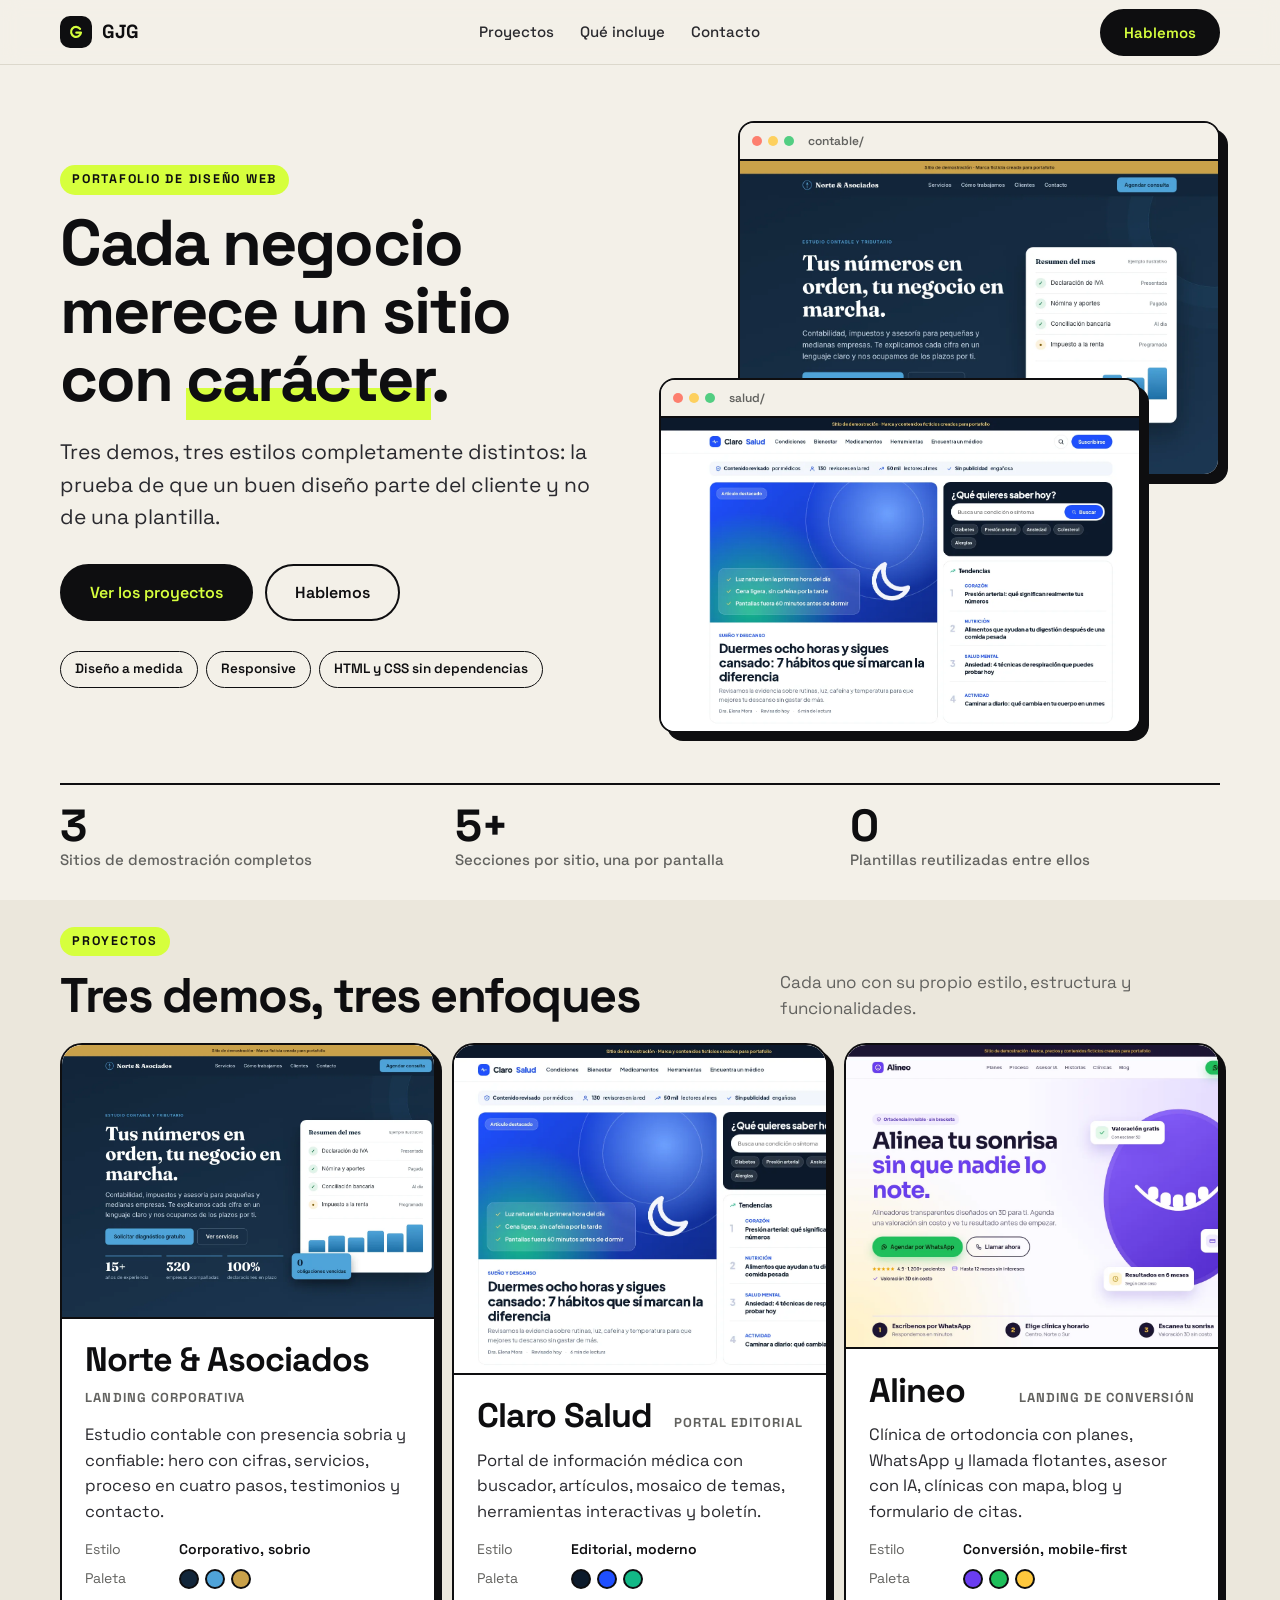
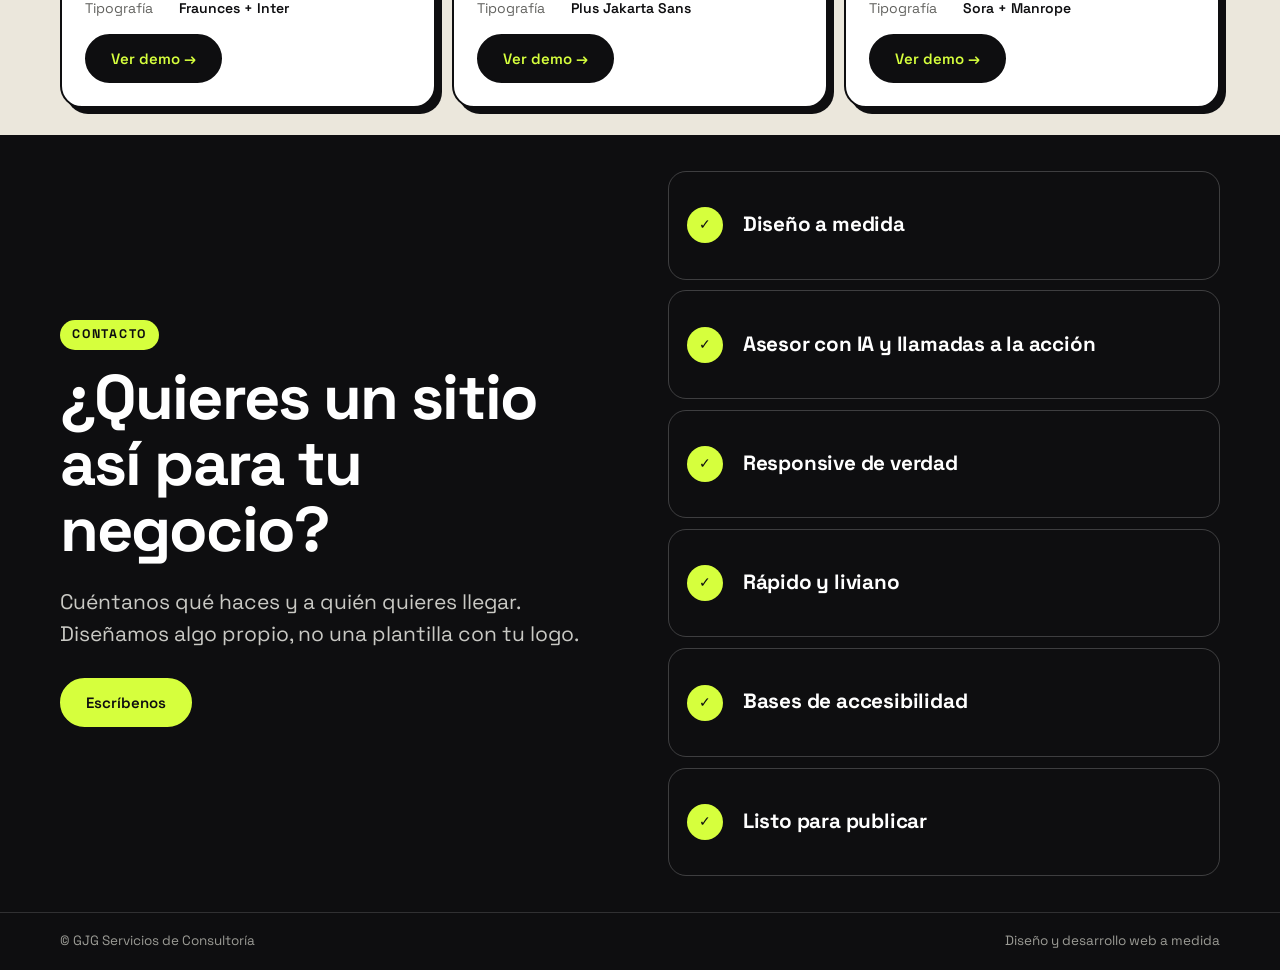
==== commit 0d176474: "chore: remove fictional and example notices from demo copy" ====
--- a/index.html
+++ b/index.html
@@ -176,7 +176,7 @@
         <div>
           <span class="eyebrow">Portafolio de diseño web</span>
           <h1>Cada negocio merece un sitio con <em>carácter</em>.</h1>
-          <p class="lead">Tres demos, tres estilos completamente distintos: la prueba de que un buen diseño parte del cliente y no de una plantilla. Explóralos como si fueran sitios reales.</p>
+          <p class="lead">Tres demos, tres estilos completamente distintos: la prueba de que un buen diseño parte del cliente y no de una plantilla.</p>
           <div class="actions">
             <a href="#proyectos" class="btn btn-ink">Ver los proyectos</a>
             <a href="#contacto" class="btn btn-line">Hablemos</a>
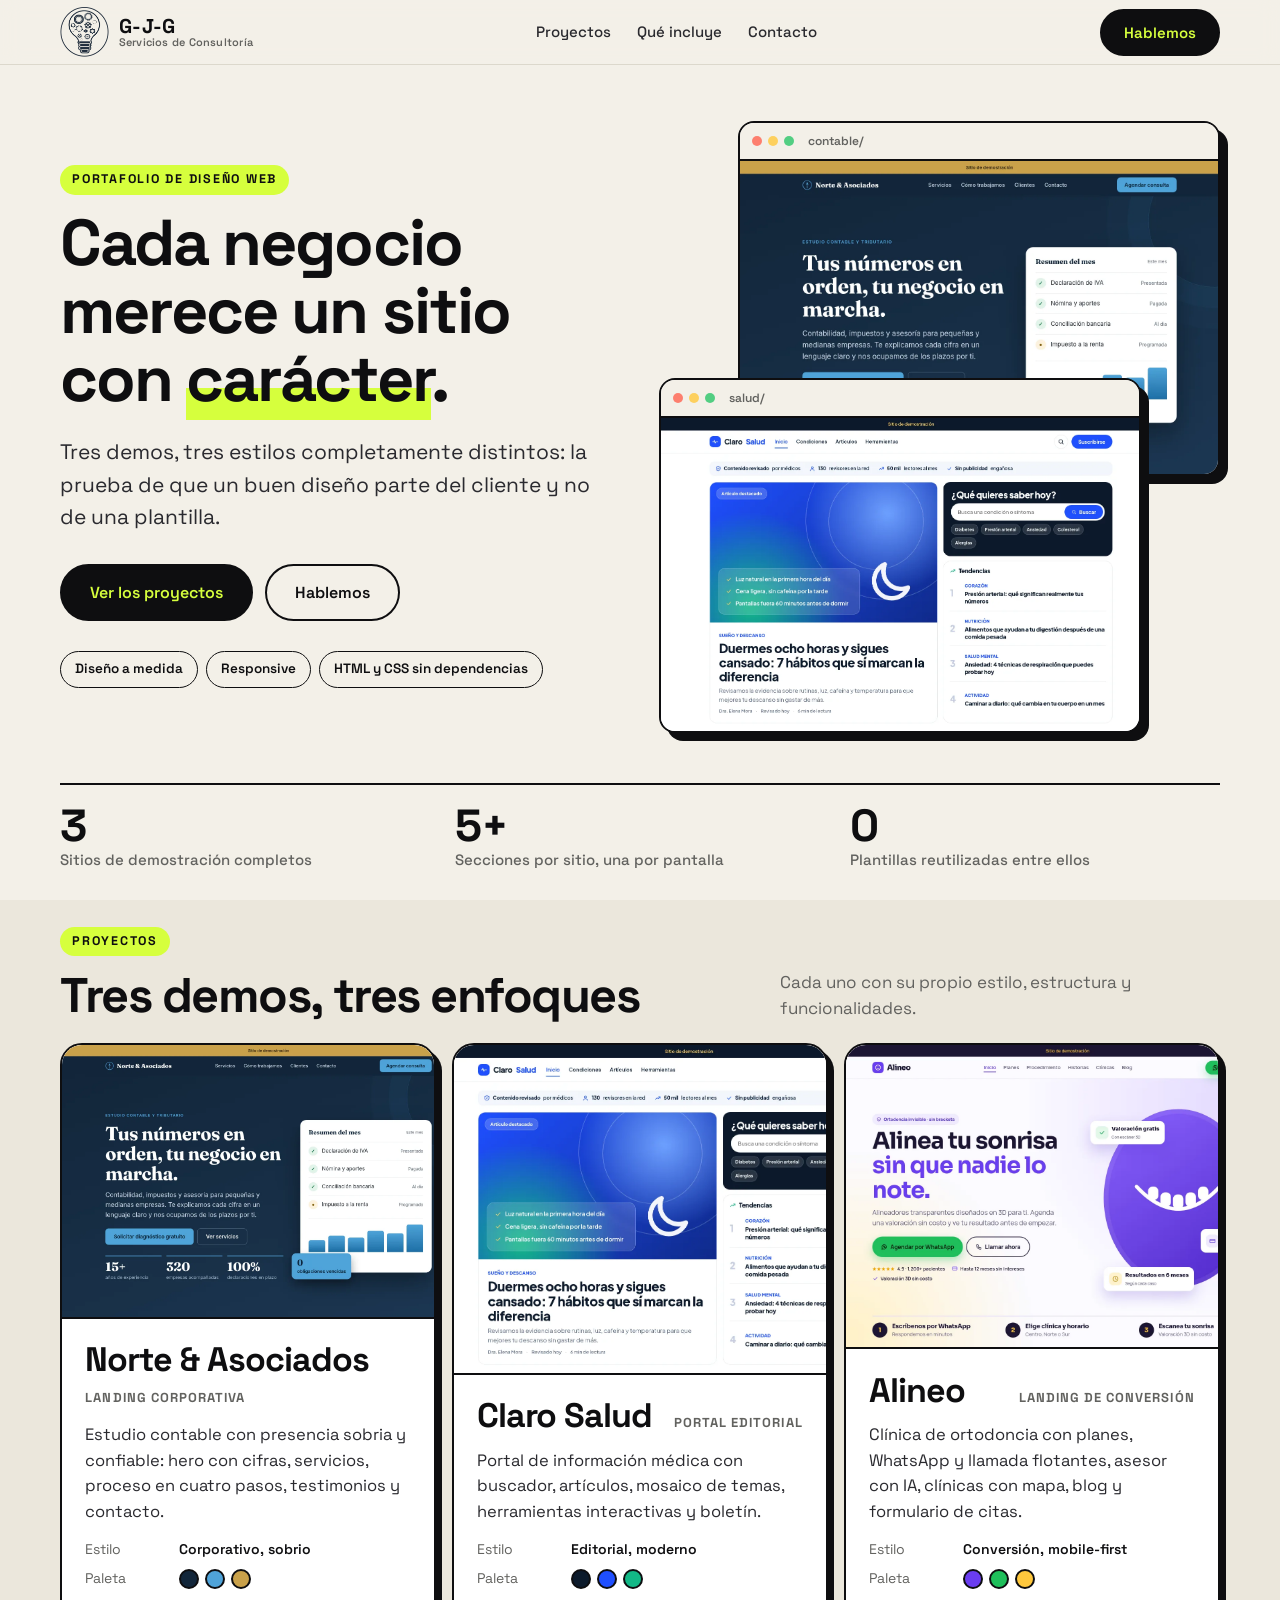
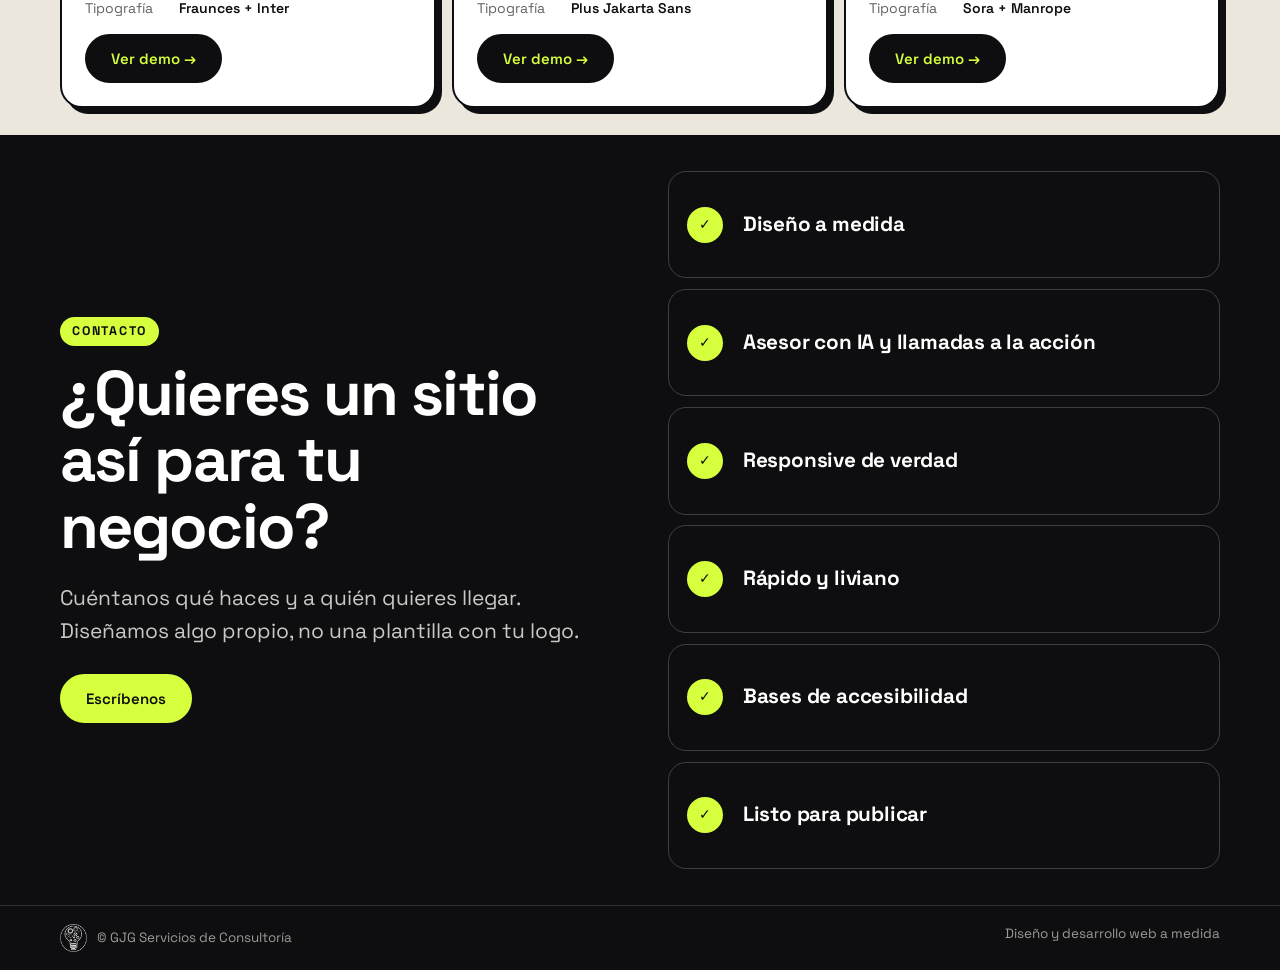
==== commit 56e28c10: "feat: use GJG logo on home page and refresh demo previews" ====
--- a/index.html
+++ b/index.html
@@ -8,7 +8,7 @@
 <meta property="og:title" content="GJG Servicios de Consultoría | Demos de diseño web">
 <meta property="og:description" content="Tres sitios de demostración con estilos distintos: contable, portal de salud y landing de conversión con IA.">
 <meta property="og:image" content="assets/salud.webp">
-<link rel="icon" type="image/svg+xml" href="data:image/svg+xml,%3Csvg xmlns='http://www.w3.org/2000/svg' viewBox='0 0 64 64'%3E%3Crect width='64' height='64' rx='16' fill='%230e0e10'/%3E%3Cpath d='M45 22a16 16 0 1 0 3 12H33' fill='none' stroke='%23d6ff3d' stroke-width='6' stroke-linecap='round' stroke-linejoin='round'/%3E%3C/svg%3E">
+<link rel="icon" type="image/webp" href="assets/favicon.webp">
 <meta name="theme-color" content="#0e0e10">
 <link rel="preconnect" href="https://fonts.googleapis.com">
 <link rel="preconnect" href="https://fonts.gstatic.com" crossorigin>
@@ -33,6 +33,13 @@
   .brand{display:flex;align-items:center;gap:10px;font-weight:700;font-size:19px;letter-spacing:-.02em}
   .brand .mk{width:32px;height:32px;border-radius:10px;background:var(--ink);display:grid;place-items:center}
   .brand .mk svg{width:20px;height:20px}
+  .brand .emb{height:50px;width:auto;display:block}
+  .brand .tx{display:flex;flex-direction:column;line-height:1.05}
+  .brand .tx b{font-size:20px;letter-spacing:.02em}
+  .brand .tx small{font-size:11px;font-weight:600;color:var(--muted,#6b6b66);letter-spacing:.02em}
+  footer .wrap>span:first-child{display:flex;align-items:center;gap:10px}
+  footer .emb{height:28px;width:auto;filter:brightness(0) invert(1);opacity:.85}
+  @media (max-width:520px){.brand .tx small{display:none}}
   .links{display:none;gap:26px;font-weight:500;font-size:15px;color:var(--ink-2)}
   .links a:hover{color:var(--ink);text-decoration:underline;text-underline-offset:6px;text-decoration-thickness:2px;text-decoration-color:var(--lime)}
   .btn{display:inline-flex;align-items:center;justify-content:center;gap:8px;font:600 15px 'Space Grotesk',sans-serif;padding:13px 24px;border-radius:999px;border:2px solid var(--ink);cursor:pointer;white-space:nowrap;transition:transform .15s,background .15s,color .15s}
@@ -159,7 +166,7 @@
 
 <header class="top">
   <div class="wrap">
-    <a href="#inicio" class="brand" aria-label="GJG Servicios de Consultoría"><span class="mk"><svg viewBox="0 0 64 64" aria-hidden="true"><path d="M45 22a16 16 0 1 0 3 12H33" fill="none" stroke="#d6ff3d" stroke-width="7" stroke-linecap="round" stroke-linejoin="round"/></svg></span>GJG</a>
+    <a href="#inicio" class="brand" aria-label="GJG Servicios de Consultoría"><img class="emb" src="assets/gjg-emblem.webp" width="50" height="51" alt=""><span class="tx"><b>G-J-G</b><small>Servicios de Consultoría</small></span></a>
     <nav class="links" aria-label="Principal">
       <a href="#proyectos">Proyectos</a>
       <a href="#contacto">Qué incluye</a>
@@ -267,7 +274,7 @@
     </section>
     <footer>
       <div class="wrap">
-        <span>© GJG Servicios de Consultoría</span>
+        <span><img class="emb" src="assets/gjg-emblem.webp" width="28" height="28" alt="" loading="lazy">© GJG Servicios de Consultoría</span>
         <span>Diseño y desarrollo web a medida</span>
       </div>
     </footer>
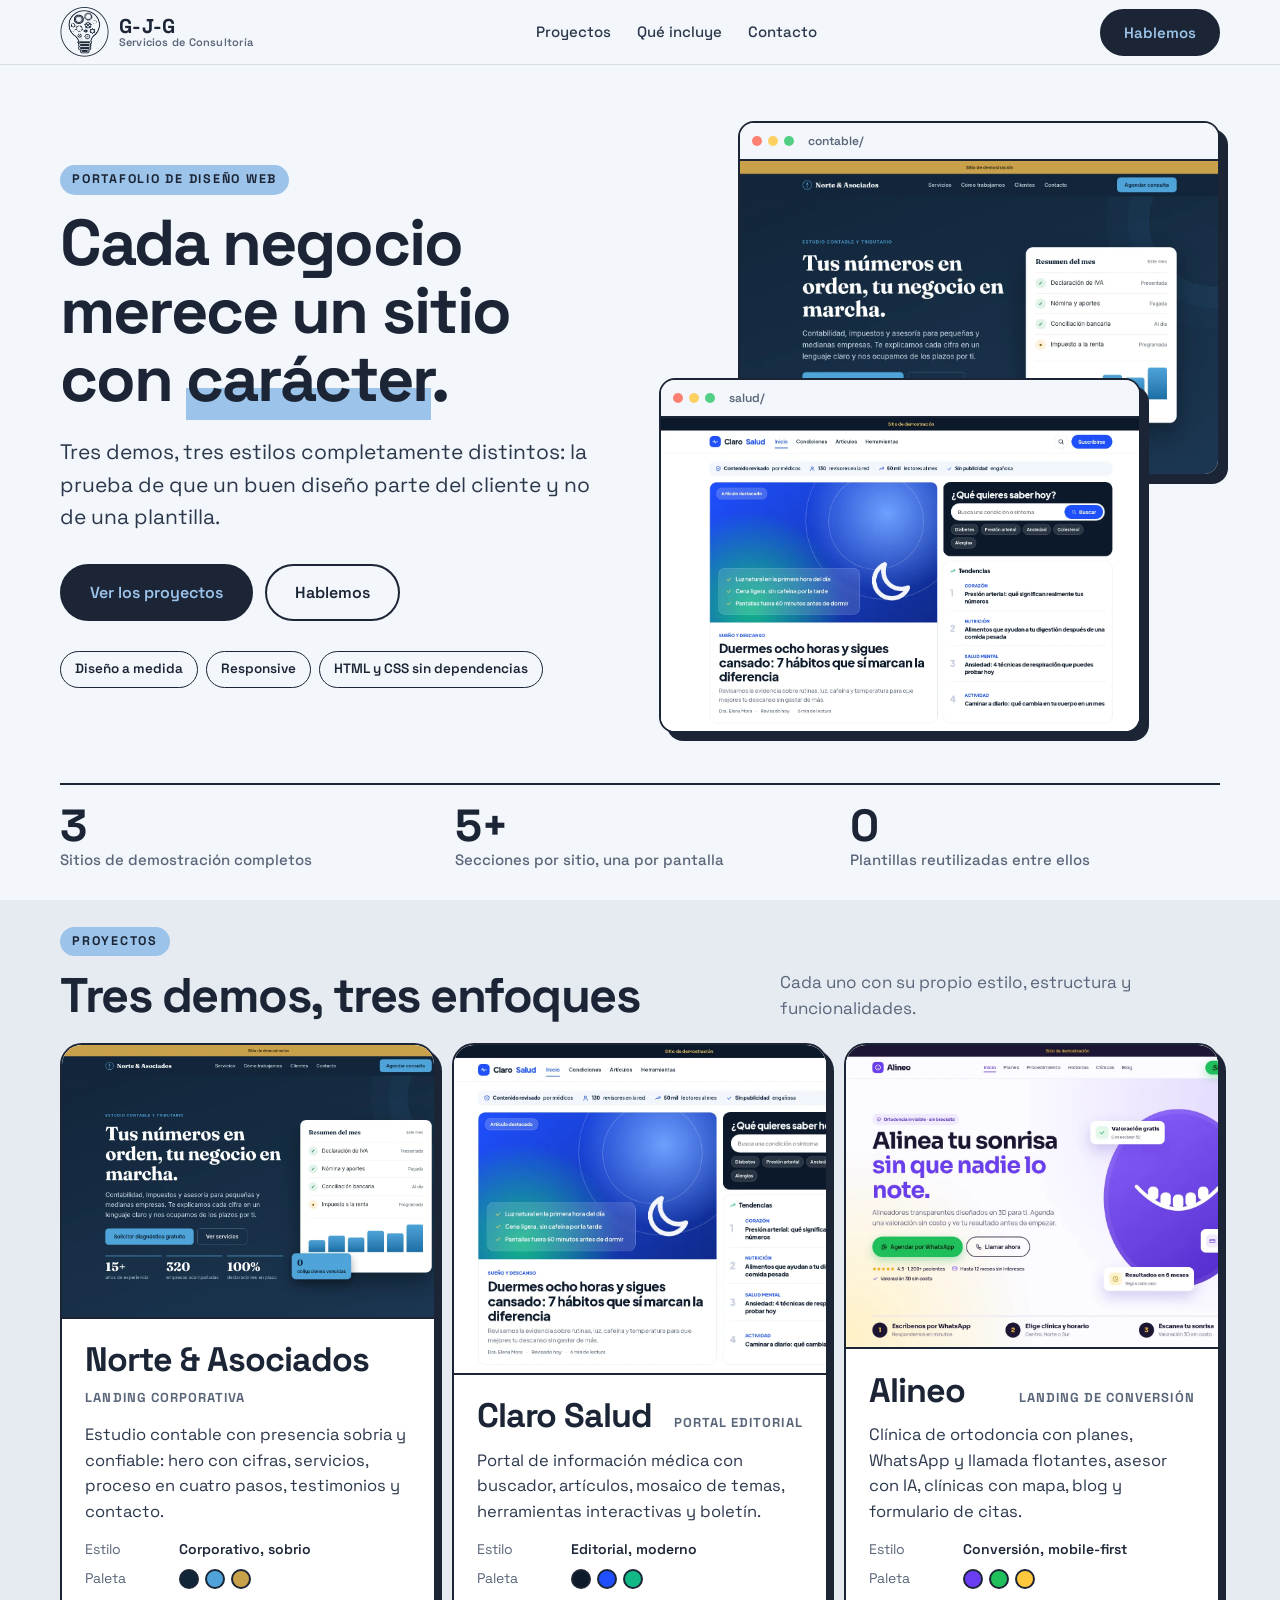
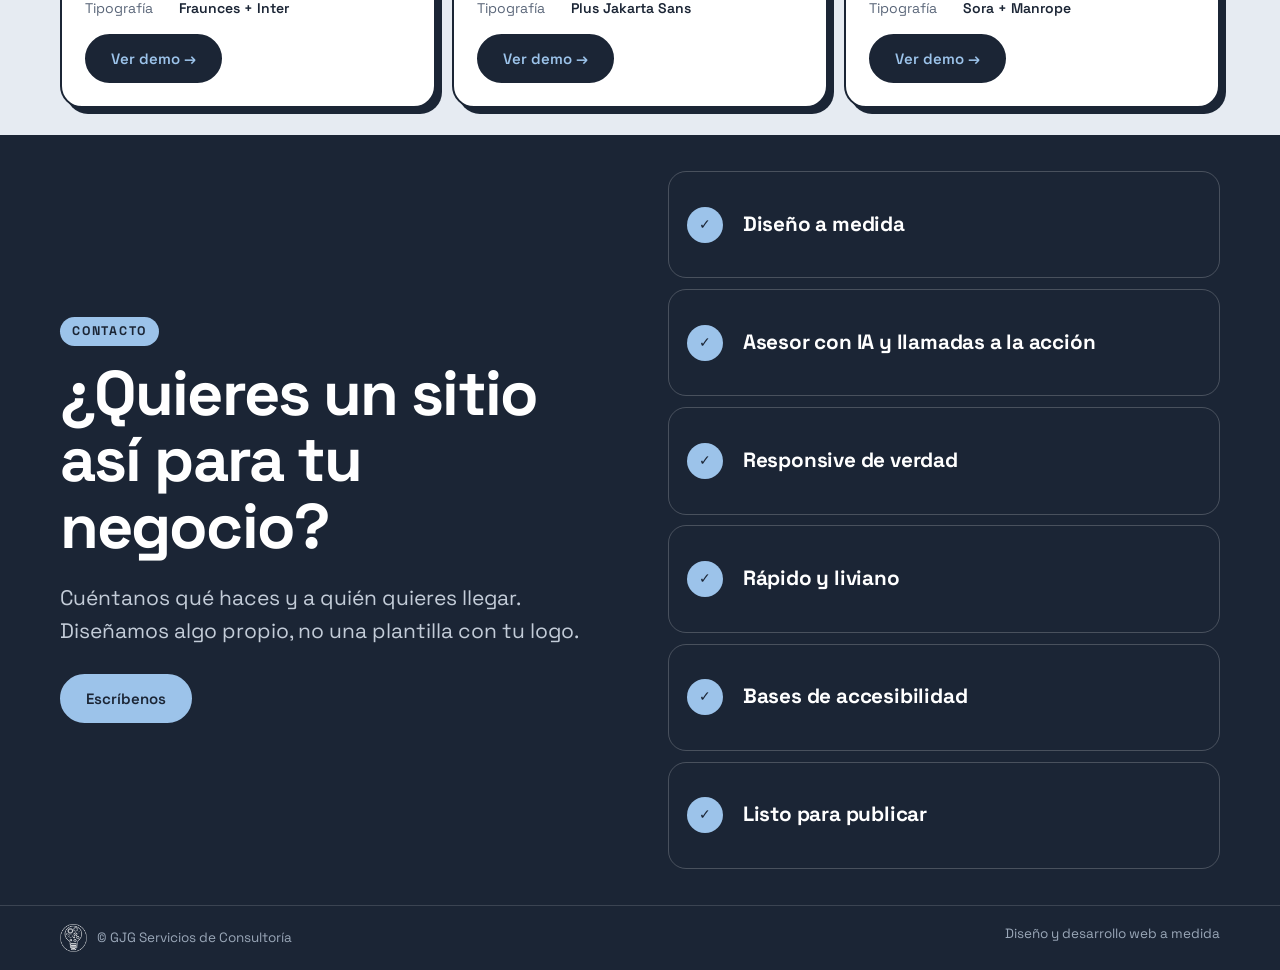
==== commit 8fb7b4fd: "style: use navy palette from GJG logo on home page" ====
--- a/index.html
+++ b/index.html
@@ -9,13 +9,13 @@
 <meta property="og:description" content="Tres sitios de demostración con estilos distintos: contable, portal de salud y landing de conversión con IA.">
 <meta property="og:image" content="assets/salud.webp">
 <link rel="icon" type="image/webp" href="assets/favicon.webp">
-<meta name="theme-color" content="#0e0e10">
+<meta name="theme-color" content="#1b2535">
 <link rel="preconnect" href="https://fonts.googleapis.com">
 <link rel="preconnect" href="https://fonts.gstatic.com" crossorigin>
 <link href="https://fonts.googleapis.com/css2?family=Space+Grotesk:wght@400;500;600;700&display=swap" rel="stylesheet">
 <style>
   :root{
-    --bg:#f3f0e8; --ink:#0e0e10; --ink-2:#2a2a2f; --muted:#62625f; --lime:#d6ff3d; --card:#fff; --line:#dcd8cc;
+    --bg:#f3f6fa; --ink:#1b2535; --ink-2:#2c394d; --muted:#5a6679; --lime:#9cc3ea; --card:#fff; --line:#d5dce6;
     --radius:22px; --hdr:65px;
   }
   *{box-sizing:border-box}
@@ -28,7 +28,7 @@
   .wrap{width:100%;max-width:1200px;margin:0 auto;padding:0 20px}
 
   /* Header */
-  .top{position:sticky;top:0;z-index:30;background:rgba(243,240,232,.92);backdrop-filter:blur(10px);border-bottom:1px solid var(--line)}
+  .top{position:sticky;top:0;z-index:30;background:rgba(243,246,250,.92);backdrop-filter:blur(10px);border-bottom:1px solid var(--line)}
   .top .wrap{display:flex;align-items:center;justify-content:space-between;height:64px;gap:20px}
   .brand{display:flex;align-items:center;gap:10px;font-weight:700;font-size:19px;letter-spacing:-.02em}
   .brand .mk{width:32px;height:32px;border-radius:10px;background:var(--ink);display:grid;place-items:center}
@@ -36,7 +36,7 @@
   .brand .emb{height:50px;width:auto;display:block}
   .brand .tx{display:flex;flex-direction:column;line-height:1.05}
   .brand .tx b{font-size:20px;letter-spacing:.02em}
-  .brand .tx small{font-size:11px;font-weight:600;color:var(--muted,#6b6b66);letter-spacing:.02em}
+  .brand .tx small{font-size:11px;font-weight:600;color:var(--muted,#5a6679);letter-spacing:.02em}
   footer .wrap>span:first-child{display:flex;align-items:center;gap:10px}
   footer .emb{height:28px;width:auto;filter:brightness(0) invert(1);opacity:.85}
   @media (max-width:520px){.brand .tx small{display:none}}
@@ -107,13 +107,13 @@
 
   /* Contact */
   #contacto h2{font-size:clamp(30px,7vh,72px);max-width:13ch}
-  #contacto .lead{color:#c9c9c4;margin-bottom:clamp(16px,3vh,28px)}
+  #contacto .lead{color:#c3ccd8;margin-bottom:clamp(16px,3vh,28px)}
   .incl{display:grid;grid-auto-rows:1fr;gap:clamp(6px,1.2vh,12px)}
   .incl li{display:flex;gap:clamp(12px,1.6vw,20px);align-items:center;border:1.5px solid rgba(255,255,255,.2);border-radius:18px;padding:clamp(8px,1.4vh,14px) clamp(14px,1.4vw,20px);font-size:clamp(13px,1.7vh,16px)}
   .incl li::before{content:"✓";flex-shrink:0;width:clamp(26px,4vh,40px);height:clamp(26px,4vh,40px);border-radius:50%;background:var(--lime);color:var(--ink);display:grid;place-items:center;font-weight:700;font-size:14px}
   .incl b{display:block;font-size:clamp(15px,2.3vh,21px);letter-spacing:-.01em;margin-bottom:2px}
-  .incl span{color:#b5b5b0;font-size:.92em}
-  footer{background:var(--ink);color:#9b9b95;border-top:1px solid rgba(255,255,255,.14);padding:18px 0;font-size:13.5px}
+  .incl span{color:#aab6c6;font-size:.92em}
+  footer{background:var(--ink);color:#9aa7b8;border-top:1px solid rgba(255,255,255,.14);padding:18px 0;font-size:13.5px}
   footer .wrap{display:flex;flex-direction:column;gap:6px}
 
   @media (min-width:720px){
@@ -203,7 +203,7 @@
     </div>
   </section>
 
-  <section id="proyectos" class="screen" style="background:#ebe7dc">
+  <section id="proyectos" class="screen" style="background:#e6ebf2">
     <div class="wrap">
       <div class="row-h">
         <div><span class="eyebrow">Proyectos</span><h2>Tres demos, tres enfoques</h2></div>
